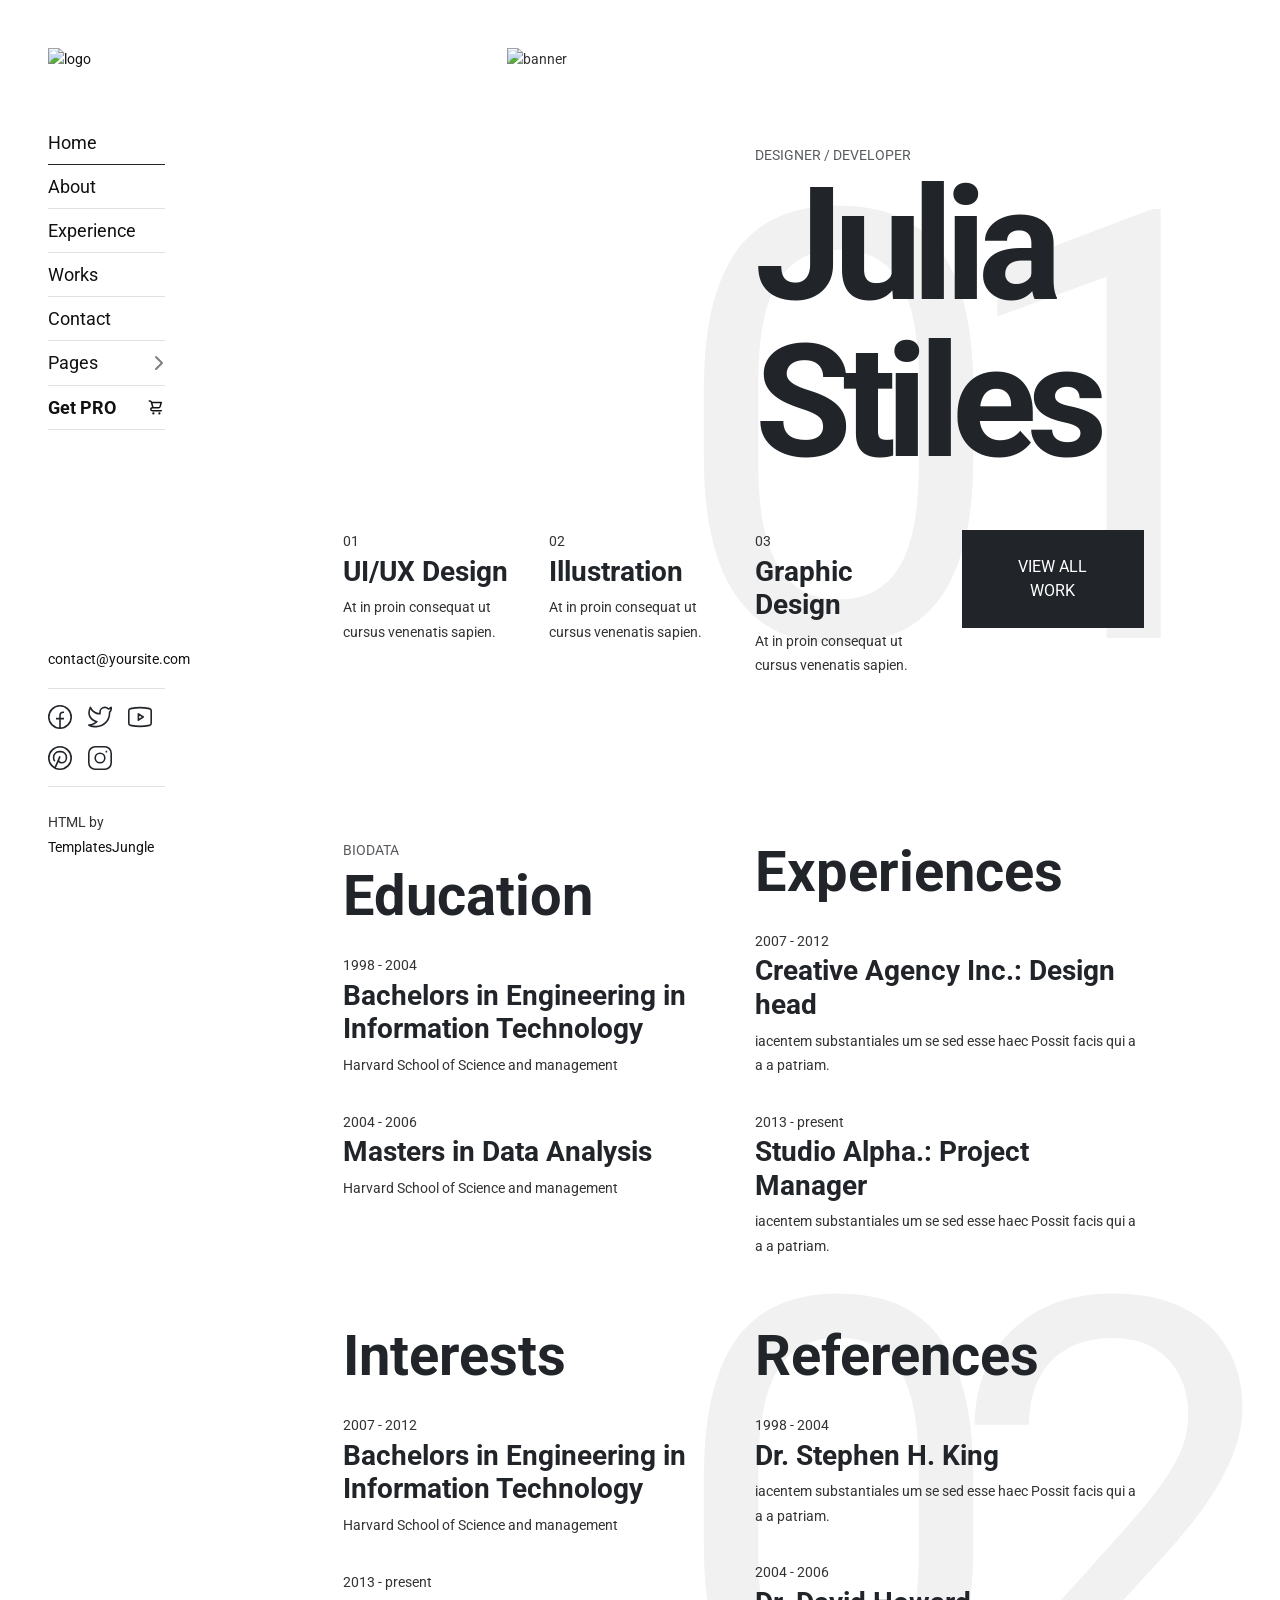
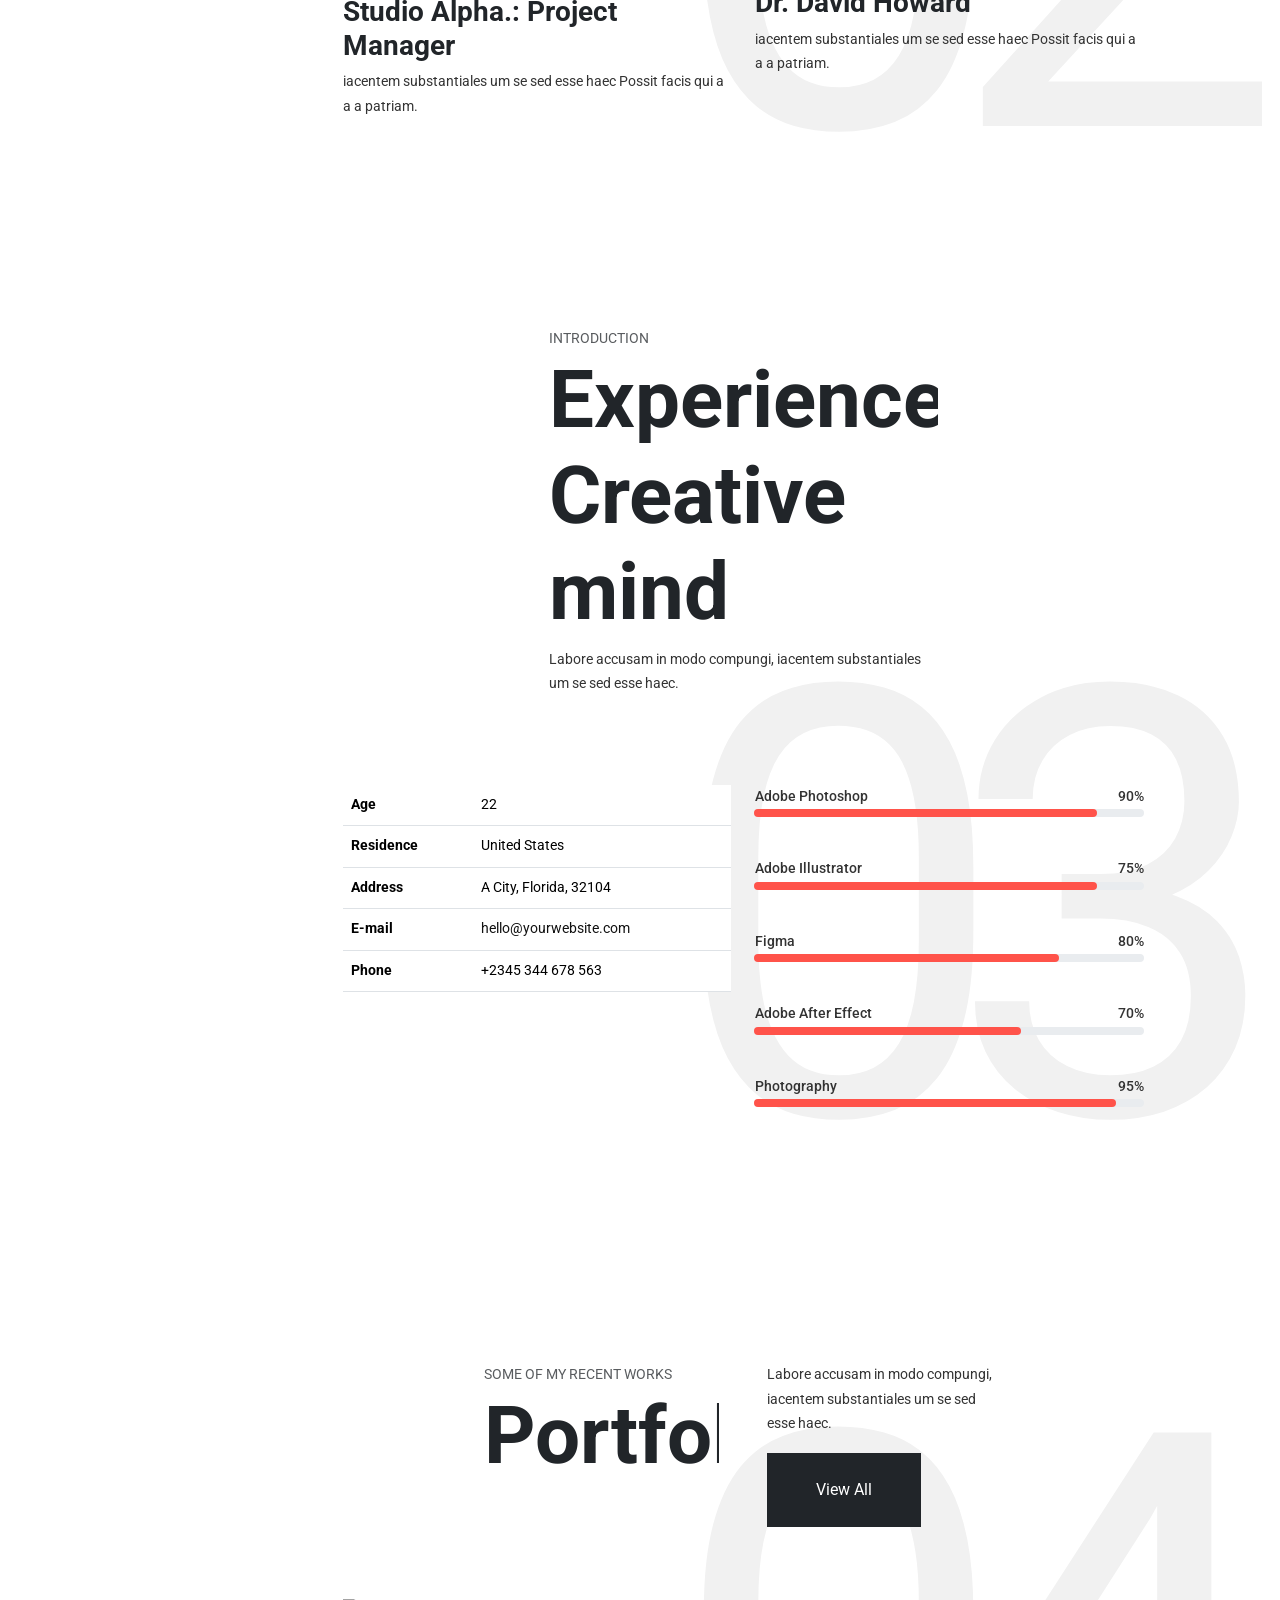
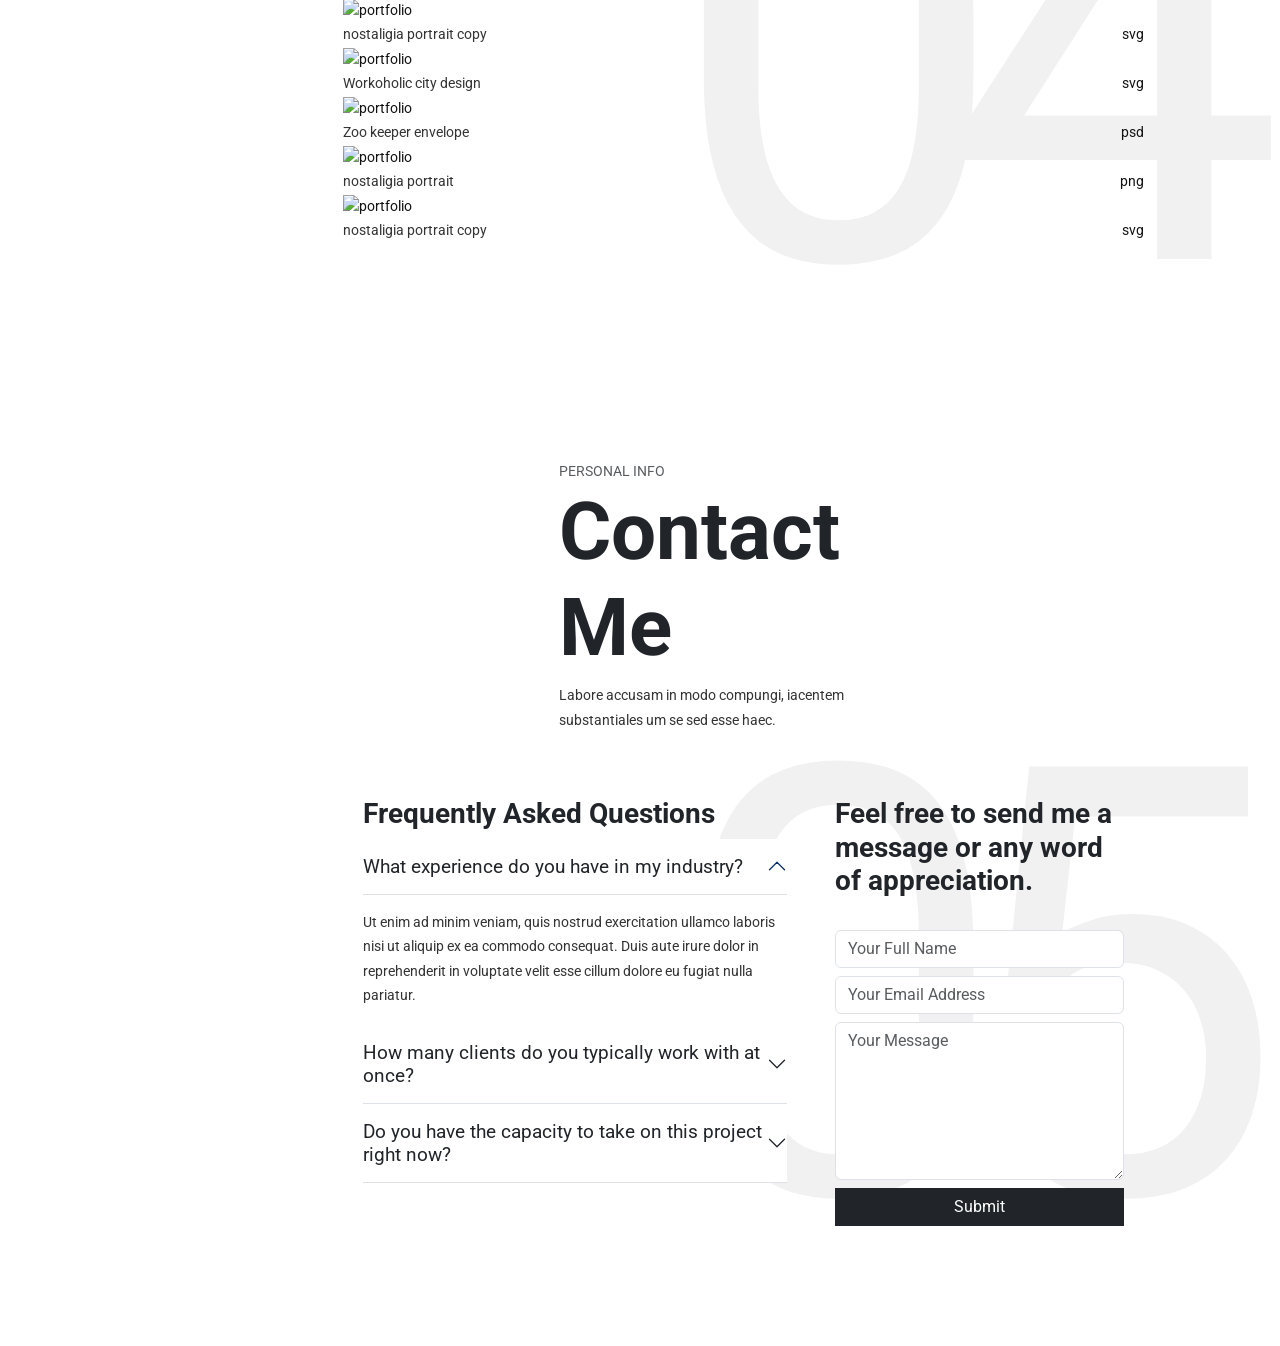
==== index.html @ 6f2db9bb "Add files via upload" ====
<!DOCTYPE html>
<html lang="en">

<head>
  <title>Julie Creative Portfolio</title>
  <meta charset="utf-8">
  <meta http-equiv="X-UA-Compatible" content="IE=edge">
  <meta name="viewport" content="width=device-width, initial-scale=1.0">
  <meta name="format-detection" content="telephone=no">
  <meta name="apple-mobile-web-app-capable" content="yes">
  <meta name="author" content="">
  <meta name="keywords" content="">
  <meta name="description" content="">
  <link rel="stylesheet" type="text/css" href="css/vendor.css">
  <link href="https://cdn.jsdelivr.net/npm/bootstrap@5.3.1/dist/css/bootstrap.min.css" rel="stylesheet"
    integrity="sha384-4bw+/aepP/YC94hEpVNVgiZdgIC5+VKNBQNGCHeKRQN+PtmoHDEXuppvnDJzQIu9" crossorigin="anonymous">
  <link rel="stylesheet" type="text/css" href="style.css">

  <link rel="preconnect" href="https://fonts.googleapis.com">
  <link rel="preconnect" href="https://fonts.gstatic.com" crossorigin>
  <link href="https://fonts.googleapis.com/css2?family=Roboto:wght@100;300;400;700;900&display=swap" rel="stylesheet">
</head>

<body class="bg-body homepage post-template" data-bs-spy="scroll" data-bs-target="#header-nav" tabindex="0">
  <svg xmlns="http://www.w3.org/2000/svg" style="display: none;">
    <defs>
      <symbol xmlns="http://www.w3.org/2000/svg" id="instagram" viewBox="0 0 15 15">
        <path fill="none" stroke="currentColor"
          d="M11 3.5h1M4.5.5h6a4 4 0 0 1 4 4v6a4 4 0 0 1-4 4h-6a4 4 0 0 1-4-4v-6a4 4 0 0 1 4-4Zm3 10a3 3 0 1 1 0-6a3 3 0 0 1 0 6Z" />
      </symbol>
      <symbol xmlns="http://www.w3.org/2000/svg" id="facebook" viewBox="0 0 15 15">
        <path fill="none" stroke="currentColor"
          d="M7.5 14.5a7 7 0 1 1 0-14a7 7 0 0 1 0 14Zm0 0v-8a2 2 0 0 1 2-2h.5m-5 4h5" />
      </symbol>
      <symbol xmlns="http://www.w3.org/2000/svg" id="twitter" viewBox="0 0 15 15">
        <path fill="currentColor"
          d="m14.478 1.5l.5-.033a.5.5 0 0 0-.871-.301l.371.334Zm-.498 2.959a.5.5 0 1 0-1 0h1Zm-6.49.082h-.5h.5Zm0 .959h.5h-.5Zm-6.99 7V12a.5.5 0 0 0-.278.916L.5 12.5Zm.998-11l.469-.175a.5.5 0 0 0-.916-.048l.447.223Zm3.994 9l.354.353a.5.5 0 0 0-.195-.827l-.159.474Zm7.224-8.027l-.37.336l.18.199l.265-.04l-.075-.495Zm1.264-.94c.051.778.003 1.25-.123 1.606c-.122.345-.336.629-.723 1l.692.722c.438-.42.776-.832.974-1.388c.193-.546.232-1.178.177-2.006l-.998.066Zm0 3.654V4.46h-1v.728h1Zm-6.99-.646V5.5h1v-.959h-1Zm0 .959V6h1v-.5h-1ZM10.525 1a3.539 3.539 0 0 0-3.537 3.541h1A2.539 2.539 0 0 1 10.526 2V1Zm2.454 4.187C12.98 9.503 9.487 13 5.18 13v1c4.86 0 8.8-3.946 8.8-8.813h-1ZM1.03 1.675C1.574 3.127 3.614 6 7.49 6V5C4.174 5 2.421 2.54 1.966 1.325l-.937.35Zm.021-.398C.004 3.373-.157 5.407.604 7.139c.759 1.727 2.392 3.055 4.73 3.835l.317-.948c-2.155-.72-3.518-1.892-4.132-3.29c-.612-1.393-.523-3.11.427-5.013l-.895-.446Zm4.087 8.87C4.536 10.75 2.726 12 .5 12v1c2.566 0 4.617-1.416 5.346-2.147l-.708-.706Zm7.949-8.009A3.445 3.445 0 0 0 10.526 1v1c.721 0 1.37.311 1.82.809l.74-.671Zm-.296.83a3.513 3.513 0 0 0 2.06-1.134l-.744-.668a2.514 2.514 0 0 1-1.466.813l.15.989ZM.222 12.916C1.863 14.01 3.583 14 5.18 14v-1c-1.63 0-3.048-.011-4.402-.916l-.556.832Z" />
      </symbol>
      <symbol xmlns="http://www.w3.org/2000/svg" id="pinterest" viewBox="0 0 15 15">
        <path fill="none" stroke="currentColor"
          d="m4.5 13.5l3-7m-3.236 3a2.989 2.989 0 0 1-.764-2V7A3.5 3.5 0 0 1 7 3.5h1A3.5 3.5 0 0 1 11.5 7v.5a3 3 0 0 1-3 3a2.081 2.081 0 0 1-1.974-1.423L6.5 9m1 5.5a7 7 0 1 1 0-14a7 7 0 0 1 0 14Z" />
      </symbol>
      <symbol xmlns="http://www.w3.org/2000/svg" id="youtube" viewBox="0 0 15 15">
        <path fill="currentColor"
          d="m1.61 12.738l-.104.489l.105-.489Zm11.78 0l.104.489l-.105-.489Zm0-10.476l.104-.489l-.105.489Zm-11.78 0l.106.489l-.105-.489ZM6.5 5.5l.277-.416A.5.5 0 0 0 6 5.5h.5Zm0 4H6a.5.5 0 0 0 .777.416L6.5 9.5Zm3-2l.277.416a.5.5 0 0 0 0-.832L9.5 7.5ZM0 3.636v7.728h1V3.636H0Zm15 7.728V3.636h-1v7.728h1ZM1.506 13.227c3.951.847 8.037.847 11.988 0l-.21-.978a27.605 27.605 0 0 1-11.568 0l-.21.978ZM13.494 1.773a28.606 28.606 0 0 0-11.988 0l.21.978a27.607 27.607 0 0 1 11.568 0l.21-.978ZM15 3.636c0-.898-.628-1.675-1.506-1.863l-.21.978c.418.09.716.458.716.885h1Zm-1 7.728a.905.905 0 0 1-.716.885l.21.978A1.905 1.905 0 0 0 15 11.364h-1Zm-14 0c0 .898.628 1.675 1.506 1.863l.21-.978A.905.905 0 0 1 1 11.364H0Zm1-7.728c0-.427.298-.796.716-.885l-.21-.978A1.905 1.905 0 0 0 0 3.636h1ZM6 5.5v4h1v-4H6Zm.777 4.416l3-2l-.554-.832l-3 2l.554.832Zm3-2.832l-3-2l-.554.832l3 2l.554-.832Z" />
      </symbol>
      <symbol xmlns="http://www.w3.org/2000/svg" id="dribble" viewBox="0 0 15 15">
        <path fill="none" stroke="currentColor" stroke-linecap="round" stroke-linejoin="round"
          d="M4.839 1.024c3.346 4.041 5.096 7.922 5.704 12.782M.533 6.82c5.985-.138 9.402-1.083 11.97-4.216M2.7 12.594c3.221-4.902 7.171-5.65 11.755-4.293M14.5 7.5a7 7 0 1 0-14 0a7 7 0 0 0 14 0Z" />
      </symbol>
      <symbol xmlns="http://www.w3.org/2000/svg" id="calendar" viewBox="0 0 24 24">
        <g fill="none" stroke="currentColor" stroke-linecap="round" stroke-linejoin="round" stroke-width="2">
          <rect width="20" height="18" x="2" y="4" rx="4" />
          <path d="M8 2v4m8-4v4M2 10h20" />
        </g>
      </symbol>
      <symbol xmlns="http://www.w3.org/2000/svg" id="shopping-bag" viewBox="0 0 24 24">
        <g fill="none" stroke="currentColor" stroke-linecap="round" stroke-linejoin="round" stroke-width="2">
          <path
            d="M3.977 9.84A2 2 0 0 1 5.971 8h12.058a2 2 0 0 1 1.994 1.84l.803 10A2 2 0 0 1 18.833 22H5.167a2 2 0 0 1-1.993-2.16l.803-10Z" />
          <path d="M16 11V6a4 4 0 0 0-4-4v0a4 4 0 0 0-4 4v5" />
        </g>
      </symbol>
      <symbol xmlns="http://www.w3.org/2000/svg" id="gift" viewBox="0 0 24 24">
        <g fill="none" stroke="currentColor" stroke-linecap="round" stroke-linejoin="round" stroke-width="2">
          <rect width="18" height="14" x="3" y="8" rx="2" />
          <path d="M12 5a3 3 0 1 0-3 3m6 0a3 3 0 1 0-3-3m0 0v17m9-7H3" />
        </g>
      </symbol>
      <symbol xmlns="http://www.w3.org/2000/svg" id="arrow-cycle" viewBox="0 0 24 24">
        <g fill="none" stroke="currentColor" stroke-linecap="round" stroke-linejoin="round" stroke-width="2">
          <path
            d="M22 12c0 6-4.39 10-9.806 10C7.792 22 4.24 19.665 3 16m-1-4C2 6 6.39 2 11.806 2C16.209 2 19.76 4.335 21 8" />
          <path d="m7 17l-4-1l-1 4M17 7l4 1l1-4" />
        </g>
      </symbol>
      <symbol xmlns="http://www.w3.org/2000/svg" id="link" viewBox="0 0 24 24">
        <path fill="currentColor"
          d="M12 19a1 1 0 1 0-1-1a1 1 0 0 0 1 1Zm5 0a1 1 0 1 0-1-1a1 1 0 0 0 1 1Zm0-4a1 1 0 1 0-1-1a1 1 0 0 0 1 1Zm-5 0a1 1 0 1 0-1-1a1 1 0 0 0 1 1Zm7-12h-1V2a1 1 0 0 0-2 0v1H8V2a1 1 0 0 0-2 0v1H5a3 3 0 0 0-3 3v14a3 3 0 0 0 3 3h14a3 3 0 0 0 3-3V6a3 3 0 0 0-3-3Zm1 17a1 1 0 0 1-1 1H5a1 1 0 0 1-1-1v-9h16Zm0-11H4V6a1 1 0 0 1 1-1h1v1a1 1 0 0 0 2 0V5h8v1a1 1 0 0 0 2 0V5h1a1 1 0 0 1 1 1ZM7 15a1 1 0 1 0-1-1a1 1 0 0 0 1 1Zm0 4a1 1 0 1 0-1-1a1 1 0 0 0 1 1Z" />
      </symbol>
      <symbol xmlns="http://www.w3.org/2000/svg" id="arrow-left" viewBox="0 0 24 24">
        <path fill="currentColor"
          d="M17 11H9.41l3.3-3.29a1 1 0 1 0-1.42-1.42l-5 5a1 1 0 0 0-.21.33a1 1 0 0 0 0 .76a1 1 0 0 0 .21.33l5 5a1 1 0 0 0 1.42 0a1 1 0 0 0 0-1.42L9.41 13H17a1 1 0 0 0 0-2Z" />
      </symbol>
      <symbol xmlns="http://www.w3.org/2000/svg" id="arrow-right" viewBox="0 0 24 24">
        <path fill="currentColor"
          d="M17.92 11.62a1 1 0 0 0-.21-.33l-5-5a1 1 0 0 0-1.42 1.42l3.3 3.29H7a1 1 0 0 0 0 2h7.59l-3.3 3.29a1 1 0 0 0 0 1.42a1 1 0 0 0 1.42 0l5-5a1 1 0 0 0 .21-.33a1 1 0 0 0 0-.76Z" />
      </symbol>
      <symbol xmlns="http://www.w3.org/2000/svg" id="play" viewBox="0 0 24 24">
        <g fill="none" fill-rule="evenodd">
          <path
            d="M24 0v24H0V0h24ZM12.593 23.258l-.011.002l-.071.035l-.02.004l-.014-.004l-.071-.035c-.01-.004-.019-.001-.024.005l-.004.01l-.017.428l.005.02l.01.013l.104.074l.015.004l.012-.004l.104-.074l.012-.016l.004-.017l-.017-.427c-.002-.01-.009-.017-.017-.018Zm.265-.113l-.013.002l-.185.093l-.01.01l-.003.011l.018.43l.005.012l.008.007l.201.093c.012.004.023 0 .029-.008l.004-.014l-.034-.614c-.003-.012-.01-.02-.02-.022Zm-.715.002a.023.023 0 0 0-.027.006l-.006.014l-.034.614c0 .012.007.02.017.024l.015-.002l.201-.093l.01-.008l.004-.011l.017-.43l-.003-.012l-.01-.01l-.184-.092Z" />
          <path fill="currentColor"
            d="M5.669 4.76a1.469 1.469 0 0 1 2.04-1.177c1.062.454 3.442 1.533 6.462 3.276c3.021 1.744 5.146 3.267 6.069 3.958c.788.591.79 1.763.001 2.356c-.914.687-3.013 2.19-6.07 3.956c-3.06 1.766-5.412 2.832-6.464 3.28c-.906.387-1.92-.2-2.038-1.177c-.138-1.142-.396-3.735-.396-7.237c0-3.5.257-6.092.396-7.235Z" />
        </g>
      </symbol>
      <symbol xmlns="http://www.w3.org/2000/svg" id="category" viewBox="0 0 24 24">
        <path fill="currentColor"
          d="M19 5.5h-6.28l-.32-1a3 3 0 0 0-2.84-2H5a3 3 0 0 0-3 3v13a3 3 0 0 0 3 3h14a3 3 0 0 0 3-3v-10a3 3 0 0 0-3-3Zm1 13a1 1 0 0 1-1 1H5a1 1 0 0 1-1-1v-13a1 1 0 0 1 1-1h4.56a1 1 0 0 1 .95.68l.54 1.64a1 1 0 0 0 .95.68h7a1 1 0 0 1 1 1Z" />
      </symbol>
      <symbol xmlns="http://www.w3.org/2000/svg" id="calendar" viewBox="0 0 24 24">
        <path fill="currentColor"
          d="M19 4h-2V3a1 1 0 0 0-2 0v1H9V3a1 1 0 0 0-2 0v1H5a3 3 0 0 0-3 3v12a3 3 0 0 0 3 3h14a3 3 0 0 0 3-3V7a3 3 0 0 0-3-3Zm1 15a1 1 0 0 1-1 1H5a1 1 0 0 1-1-1v-7h16Zm0-9H4V7a1 1 0 0 1 1-1h2v1a1 1 0 0 0 2 0V6h6v1a1 1 0 0 0 2 0V6h2a1 1 0 0 1 1 1Z" />
      </symbol>
      <symbol xmlns="http://www.w3.org/2000/svg" id="heart" viewBox="0 0 24 24">
        <path fill="currentColor"
          d="M20.16 4.61A6.27 6.27 0 0 0 12 4a6.27 6.27 0 0 0-8.16 9.48l7.45 7.45a1 1 0 0 0 1.42 0l7.45-7.45a6.27 6.27 0 0 0 0-8.87Zm-1.41 7.46L12 18.81l-6.75-6.74a4.28 4.28 0 0 1 3-7.3a4.25 4.25 0 0 1 3 1.25a1 1 0 0 0 1.42 0a4.27 4.27 0 0 1 6 6.05Z" />
      </symbol>
      <symbol xmlns="http://www.w3.org/2000/svg" id="plus" viewBox="0 0 24 24">
        <path fill="currentColor"
          d="M19 11h-6V5a1 1 0 0 0-2 0v6H5a1 1 0 0 0 0 2h6v6a1 1 0 0 0 2 0v-6h6a1 1 0 0 0 0-2Z" />
      </symbol>
      <symbol xmlns="http://www.w3.org/2000/svg" id="minus" viewBox="0 0 24 24">
        <path fill="currentColor" d="M19 11H5a1 1 0 0 0 0 2h14a1 1 0 0 0 0-2Z" />
      </symbol>
      <symbol xmlns="http://www.w3.org/2000/svg" id="cart" viewBox="0 0 24 24">
        <path fill="currentColor"
          d="M8.5 19a1.5 1.5 0 1 0 1.5 1.5A1.5 1.5 0 0 0 8.5 19ZM19 16H7a1 1 0 0 1 0-2h8.491a3.013 3.013 0 0 0 2.885-2.176l1.585-5.55A1 1 0 0 0 19 5H6.74a3.007 3.007 0 0 0-2.82-2H3a1 1 0 0 0 0 2h.921a1.005 1.005 0 0 1 .962.725l.155.545v.005l1.641 5.742A3 3 0 0 0 7 18h12a1 1 0 0 0 0-2Zm-1.326-9l-1.22 4.274a1.005 1.005 0 0 1-.963.726H8.754l-.255-.892L7.326 7ZM16.5 19a1.5 1.5 0 1 0 1.5 1.5a1.5 1.5 0 0 0-1.5-1.5Z" />
      </symbol>
      <symbol xmlns="http://www.w3.org/2000/svg" id="check" viewBox="0 0 24 24">
        <path fill="currentColor"
          d="M18.71 7.21a1 1 0 0 0-1.42 0l-7.45 7.46l-3.13-3.14A1 1 0 1 0 5.29 13l3.84 3.84a1 1 0 0 0 1.42 0l8.16-8.16a1 1 0 0 0 0-1.47Z" />
      </symbol>
      <symbol xmlns="http://www.w3.org/2000/svg" id="trash" viewBox="0 0 24 24">
        <path fill="currentColor"
          d="M10 18a1 1 0 0 0 1-1v-6a1 1 0 0 0-2 0v6a1 1 0 0 0 1 1ZM20 6h-4V5a3 3 0 0 0-3-3h-2a3 3 0 0 0-3 3v1H4a1 1 0 0 0 0 2h1v11a3 3 0 0 0 3 3h8a3 3 0 0 0 3-3V8h1a1 1 0 0 0 0-2ZM10 5a1 1 0 0 1 1-1h2a1 1 0 0 1 1 1v1h-4Zm7 14a1 1 0 0 1-1 1H8a1 1 0 0 1-1-1V8h10Zm-3-1a1 1 0 0 0 1-1v-6a1 1 0 0 0-2 0v6a1 1 0 0 0 1 1Z" />
      </symbol>
      <symbol xmlns="http://www.w3.org/2000/svg" id="star-outline" viewBox="0 0 15 15">
        <path fill="none" stroke="currentColor" stroke-linecap="round" stroke-linejoin="round"
          d="M7.5 9.804L5.337 11l.413-2.533L4 6.674l2.418-.37L7.5 4l1.082 2.304l2.418.37l-1.75 1.793L9.663 11L7.5 9.804Z" />
      </symbol>
      <symbol xmlns="http://www.w3.org/2000/svg" id="star-solid" viewBox="0 0 15 15">
        <path fill="currentColor"
          d="M7.953 3.788a.5.5 0 0 0-.906 0L6.08 5.85l-2.154.33a.5.5 0 0 0-.283.843l1.574 1.613l-.373 2.284a.5.5 0 0 0 .736.518l1.92-1.063l1.921 1.063a.5.5 0 0 0 .736-.519l-.373-2.283l1.574-1.613a.5.5 0 0 0-.283-.844L8.921 5.85l-.968-2.062Z" />
      </symbol>
      <symbol xmlns="http://www.w3.org/2000/svg" id="search" viewBox="0 0 24 24">
        <path fill="currentColor"
          d="M21.71 20.29L18 16.61A9 9 0 1 0 16.61 18l3.68 3.68a1 1 0 0 0 1.42 0a1 1 0 0 0 0-1.39ZM11 18a7 7 0 1 1 7-7a7 7 0 0 1-7 7Z" />
      </symbol>
      <symbol xmlns="http://www.w3.org/2000/svg" id="user" viewBox="0 0 24 24">
        <path fill="currentColor"
          d="M15.71 12.71a6 6 0 1 0-7.42 0a10 10 0 0 0-6.22 8.18a1 1 0 0 0 2 .22a8 8 0 0 1 15.9 0a1 1 0 0 0 1 .89h.11a1 1 0 0 0 .88-1.1a10 10 0 0 0-6.25-8.19ZM12 12a4 4 0 1 1 4-4a4 4 0 0 1-4 4Z" />
      </symbol>
      <symbol xmlns="http://www.w3.org/2000/svg" id="close" viewBox="0 0 15 15">
        <path fill="currentColor"
          d="M7.953 3.788a.5.5 0 0 0-.906 0L6.08 5.85l-2.154.33a.5.5 0 0 0-.283.843l1.574 1.613l-.373 2.284a.5.5 0 0 0 .736.518l1.92-1.063l1.921 1.063a.5.5 0 0 0 .736-.519l-.373-2.283l1.574-1.613a.5.5 0 0 0-.283-.844L8.921 5.85l-.968-2.062Z" />
      </symbol>
      <symbol xmlns="http://www.w3.org/2000/svg" id="quote" viewBox="0 0 448 512">
        <path fill="currentColor"
          d="M0 216C0 149.7 53.7 96 120 96h8c17.7 0 32 14.3 32 32s-14.3 32-32 32h-8c-30.9 0-56 25.1-56 56v8h64c35.3 0 64 28.7 64 64v64c0 35.3-28.7 64-64 64H64c-35.3 0-64-28.7-64-64V216zm256 0c0-66.3 53.7-120 120-120h8c17.7 0 32 14.3 32 32s-14.3 32-32 32h-8c-30.9 0-56 25.1-56 56v8h64c35.3 0 64 28.7 64 64v64c0 35.3-28.7 64-64 64h-64c-35.3 0-64-28.7-64-64V216z" />
      </symbol>
      <symbol xmlns="http://www.w3.org/2000/svg" id="folder" viewBox="0 0 18 18" fill="none">
        <path
          d="M14.0946 4.04689H9.56953L9.33895 3.3259C9.18947 2.90285 8.9122 2.53678 8.54555 2.27842C8.1789 2.02006 7.74102 1.8822 7.29258 1.88393H4.00687C3.43356 1.88393 2.88374 2.11181 2.47835 2.51744C2.07296 2.92308 1.84521 3.47324 1.84521 4.04689V13.4197C1.84521 13.9934 2.07296 14.5435 2.47835 14.9492C2.88374 15.3548 3.43356 15.5827 4.00687 15.5827H14.0946C14.6679 15.5827 15.2177 15.3548 15.6231 14.9492C16.0285 14.5435 16.2562 13.9934 16.2562 13.4197V6.20985C16.2562 5.6362 16.0285 5.08604 15.6231 4.68041C15.2177 4.27477 14.6679 4.04689 14.0946 4.04689ZM14.8151 13.4197C14.8151 13.6109 14.7392 13.7943 14.6041 13.9295C14.469 14.0648 14.2857 14.1407 14.0946 14.1407H4.00687C3.81577 14.1407 3.63249 14.0648 3.49736 13.9295C3.36223 13.7943 3.28632 13.6109 3.28632 13.4197V4.04689C3.28632 3.85567 3.36223 3.67229 3.49736 3.53707C3.63249 3.40186 3.81577 3.3259 4.00687 3.3259H7.29258C7.44364 3.32551 7.591 3.37264 7.71384 3.46061C7.83667 3.54859 7.92877 3.67297 7.97711 3.81617L8.3662 4.99859C8.41454 5.1418 8.50664 5.26618 8.62947 5.35415C8.75231 5.44213 8.89967 5.48925 9.05073 5.48886H14.0946C14.2857 5.48886 14.469 5.56483 14.6041 5.70004C14.7392 5.83525 14.8151 6.01863 14.8151 6.20985V13.4197Z"
          fill="black" />
      </symbol>
      <symbol xmlns="http://www.w3.org/2000/svg" id="clock" viewBox="0 0 18 18" fill="none">
        <path
          d="M11.0931 9.19042L9.58134 8.3173V5.12838C9.58134 4.93716 9.50543 4.75377 9.3703 4.61856C9.23517 4.48335 9.05189 4.40739 8.86079 4.40739C8.66969 4.40739 8.48641 4.48335 8.35128 4.61856C8.21615 4.75377 8.14024 4.93716 8.14024 5.12838V8.73331C8.14024 8.85987 8.17354 8.9842 8.23678 9.0938C8.30002 9.2034 8.39098 9.29441 8.50051 9.35769L10.3725 10.4392C10.4545 10.4873 10.5452 10.5186 10.6393 10.5315C10.7335 10.5444 10.8292 10.5385 10.9211 10.5142C11.013 10.4899 11.0991 10.4477 11.1746 10.3899C11.2501 10.3322 11.3134 10.26 11.3609 10.1777C11.4084 10.0953 11.4392 10.0044 11.4515 9.91012C11.4637 9.81583 11.4572 9.72004 11.4323 9.62828C11.4074 9.53652 11.3646 9.45059 11.3064 9.37544C11.2482 9.3003 11.1757 9.23741 11.0931 9.19042ZM8.86079 1.52344C7.43567 1.52344 6.04256 1.94629 4.85762 2.73852C3.67268 3.53075 2.74913 4.65678 2.20376 5.97421C1.6584 7.29165 1.5157 8.74131 1.79373 10.1399C2.07175 11.5385 2.75801 12.8231 3.76572 13.8315C4.77343 14.8398 6.05733 15.5265 7.45506 15.8047C8.8528 16.0828 10.3016 15.9401 11.6182 15.3944C12.9349 14.8487 14.0602 13.9246 14.852 12.7389C15.6437 11.5532 16.0663 10.1593 16.0663 8.73331C16.0642 6.82178 15.3044 4.98914 13.9535 3.63748C12.6027 2.28582 10.7712 1.52554 8.86079 1.52344ZM8.86079 14.5012C7.7207 14.5012 6.60621 14.1629 5.65826 13.5291C4.7103 12.8954 3.97146 11.9945 3.53517 10.9406C3.09887 9.88665 2.98472 8.72691 3.20714 7.60805C3.42956 6.48919 3.97857 5.46145 4.78474 4.65479C5.5909 3.84814 6.61802 3.2988 7.73621 3.07624C8.8544 2.85369 10.0134 2.96791 11.0667 3.40447C12.12 3.84103 13.0203 4.58031 13.6537 5.52884C14.2871 6.47737 14.6252 7.59253 14.6252 8.73331C14.6233 10.2625 14.0154 11.7284 12.9347 12.8097C11.8541 13.891 10.389 14.4993 8.86079 14.5012Z"
          fill="black" />
      </symbol>
    </defs>
  </svg>

  <a class="menu-btn"><span></span></a>

  <div class="container-fluid overflow-hidden">

    <header id="header-nav" class="col-lg-2 position-fixed px-5 bg-white h-100">
      <div class="header-wrap d-flex flex-column justify-content-between h-100">
        <div class="navigation">
          <div class="site-logo mt-5">
            <a href="index.html">
              <img src="images/main-logo.png" alt="logo" class="img-fluid">
            </a>
          </div>

          <nav id="one-page-menu" class="vertical-menu my-5">
            <ul class="menu-list list-unstyled">
              <li><a href="#home" class="nav-link">Home</a></li>
              <li><a href="#about" class="nav-link">About</a></li>
              <li><a href="#experience" class="nav-link">Experience</a></li>
              <li><a href="#portfolio" class="nav-link">Works</a></li>
              <li><a href="#contact" class="nav-link">Contact</a></li>
              <li>
                <a class="nav-link btn-toggle d-flex justify-content-between align-items-center collapsed"
                  data-bs-toggle="collapse" data-bs-target="#pages-collapse" aria-expanded="false">
                  Pages
                </a>
                <div id="pages-collapse" class="collapse">
                  <ul class="list-unstyled py-3">
                    <li>
                      <a href="single-post.html">Single Post <span class="badge bg-primary">PRO</span></a>
                    </li>
                    <li>
                      <a href="single-portfolio.html">Single Portfolio <span class="badge bg-primary">PRO</span></a>
                    </li>
                    <li>
                      <a href="contact.html">Contact <span class="badge bg-primary">PRO</span></a>
                    </li>
                    <li>
                      <a href="team.html">My Team <span class="badge bg-primary">PRO</span></a>
                    </li>
                    <li>
                      <a href="blog.html">Blog <span class="badge bg-primary">PRO</span></a>
                    </li>
                    <li>
                      <a href="portfolio-masonry.html">Portfolio Masonry <span class="badge bg-primary">PRO</span></a>
                    </li>
                    <li>
                      <a href="styles.html">Styles <span class="badge bg-primary">PRO</span></a>
                    </li>
                  </ul>
                </div>
              </li>
              <li><a href="https://templatesjungle.gumroad.com/l/julia-onepage-portfolio" target="_blank"
                  class="nav-link d-flex justify-content-between align-items-center fw-bold"><span>Get
                    PRO</span> <svg width="18" height="18" viewBox="0 0 24 24">
                    <use xlink:href="#cart"></use>
                  </svg></a></li>
            </ul>
          </nav>
        </div>
        <div class="mt-5">
          <div class="email-links">
            <a href="mailto:contact@yoursite.com" class="py-3 my-3 border-bottom d-flex">contact@yoursite.com</a>
          </div>
          <ul class="list-unstyled d-flex justify-content-start flex-wrap gap-3">
            <li>
              <a href="#" class="text-dark">
                <svg width="24" height="24" viewBox="0 0 24 24">
                  <use xlink:href="#facebook"></use>
                </svg>
              </a>
            </li>
            <li>
              <a href="#" class="text-dark">
                <svg width="24" height="24" viewBox="0 0 24 24">
                  <use xlink:href="#twitter"></use>
                </svg>
              </a>
            </li>
            <li>
              <a href="#" class="text-dark">
                <svg width="24" height="24" viewBox="0 0 24 24">
                  <use xlink:href="#youtube"></use>
                </svg>
              </a>
            </li>
            <li>
              <a href="#" class="text-dark">
                <svg width="24" height="24" viewBox="0 0 24 24">
                  <use xlink:href="#pinterest"></use>
                </svg>
              </a>
            </li>
            <li>
              <a href="#" class="text-dark">
                <svg width="24" height="24" viewBox="0 0 24 24">
                  <use xlink:href="#instagram"></use>
                </svg>
              </a>
            </li>
          </ul>
          <div class="py-4 border-top">
            <p>HTML by <a href="https://templatesjungle.com/" target="_blank">TemplatesJungle</a></p>
          </div>
        </div>
      </div>
    </header>

    <main class="col-lg-10 offset-lg-2">
      <div class="container">

        <!-- content wrapper -->
        <div class="justify-content-center px-1 mx-1 px-xl-5 mx-xl-5">

          <section id="home" class="py-5 bg-text" data-text="01">
            <div class="row">
              <div class="col-lg-6">
                <div class="banner-image text-center" data-aos="fade-right">
                  <img src="images/banner-image.png" alt="banner" class="img-fluid" class="img-fluid">
                </div>
              </div>
              <div class="col-lg-6">
                <div class="banner-content my-1 pt-1 my-lg-5 pt-lg-5" data-aos="fade-in">
                  <span class="text-muted text-uppercase">Designer / Developer</span>
                  <h1 class="banner-title display-xl lh-1 txt-fx slide-up">Julia Stiles</h1>
                </div>
              </div>
            </div>

            <div class="row">
              <div class="col-lg-3">
                <div class="icon-box" data-aos="fade-up">
                  <span>01</span>
                  <h3 class="sub-heading">UI/UX Design</h3>
                  <p>At in proin consequat ut cursus venenatis sapien.</p>
                </div>
              </div>
              <div class="col-lg-3">
                <div class="icon-box" data-aos="fade-up" data-aos-delay="100">
                  <span>02</span>
                  <h3 class="sub-heading">Illustration</h3>
                  <p>At in proin consequat ut cursus venenatis sapien.</p>
                </div>
              </div>
              <div class="col-lg-3">
                <div class="icon-box" data-aos="fade-up" data-aos-delay="200">
                  <span>03</span>
                  <h3 class="sub-heading">Graphic Design</h3>
                  <p>At in proin consequat ut cursus venenatis sapien.</p>
                </div>
              </div>
              <div class="col-lg-3">
                <a href="#portfolio" class="btn btn-dark text-uppercase py-4 px-5" data-aos="fade-up" data-aos-delay="300">View All Work</a>
              </div>
            </div>
          </section>

          <section id="about" class="my-5 py-5 bg-text" data-text="02">
            <div class="row d-flex flex-wrap" data-aos="fade-up">
              <div class="col-lg-6 pb-5">
                <span class="text-muted text-uppercase">BIODATA</span>
                <h2 class="display-4 txt-fx slide-up">Education</h2>
                <div class="data-info py-3" data-aos="fade-up">
                  <span class="meta-date">1998 - 2004</span>
                  <h3 class="info-title">Bachelors in Engineering in Information Technology</h3>
                  <p>Harvard School of Science and management</p>
                </div>
                <div class="data-info" data-aos="fade-up" data-aos-delay="100">
                  <span class="meta-date">2004 - 2006</span>
                  <h3 class="info-title">Masters in Data Analysis</h3>
                  <p>Harvard School of Science and management</p>
                </div>
              </div>
              <div class="col-lg-6 pb-5">
                <h2 class="display-4 txt-fx slide-up">Experiences</h2>
                <div class="data-info py-3" data-aos="fade-up" data-aos-delay="200">
                  <span class="meta-date">2007 - 2012</span>
                  <h3 class="info-title">Creative Agency Inc.: Design head</h3>
                  <p>iacentem substantiales um se sed esse haec Possit facis qui a a a patriam.</p>
                </div>
                <div class="data-info" data-aos="fade-up" data-aos-delay="300">
                  <span class="meta-date">2013 - present</span>
                  <h3 class="info-title">Studio Alpha.: Project Manager</h3>
                  <p>iacentem substantiales um se sed esse haec Possit facis qui a a a patriam.</p>
                </div>
              </div>
            </div>
            <div class="row d-flex flex-wrap" data-aos="fade-up">
              <div class="col-lg-6 pb-5">
                <h2 class="display-4 txt-fx slide-up">Interests</h2>
                <div class="data-info py-3" data-aos="fade-up">
                  <span class="meta-date">2007 - 2012</span>
                  <h3 class="info-title">Bachelors in Engineering in Information Technology</h3>
                  <p>Harvard School of Science and management</p>
                </div>
                <div class="data-info" data-aos="fade-up" data-aos-delay="100">
                  <span class="meta-date">2013 - present</span>
                  <h3 class="info-title">Studio Alpha.: Project Manager</h3>
                  <p>iacentem substantiales um se sed esse haec Possit facis qui a a a patriam.</p>
                </div>
              </div>
              <div class="col-lg-6 pb-5">
                <h2 class="display-4 txt-fx slide-up">References</h2>
                <div class="data-info py-3" data-aos="fade-up" data-aos-delay="200">
                  <span class="meta-date">1998 - 2004</span>
                  <h3 class="info-title">Dr. Stephen H. King</h3>
                  <p>iacentem substantiales um se sed esse haec Possit facis qui a a a patriam.</p>
                </div>
                <div class="data-info" data-aos="fade-up" data-aos-delay="300">
                  <span class="meta-date">2004 - 2006</span>
                  <h3 class="info-title">Dr. David Howard</h3>
                  <p>iacentem substantiales um se sed esse haec Possit facis qui a a a patriam.</p>
                </div>
              </div>
            </div>
          </section>

          <section id="experience" class="my-5 py-5 bg-text" data-text="03">
            <div class="row justify-content-center mb-5">
              <div class="col-lg-6" data-aos="fade-up">
                <span class="text-muted text-uppercase">introduction</span>
                <h2 class="display-1 txt-fx slide-up">Experienced Creative mind</h2>
                <p>Labore accusam in modo compungi, iacentem substantiales um se sed esse haec.</p>
              </div>
            </div>
            <div class="row">
              <div class="col-lg-6">
                <div class="info-element py-4" data-aos="fade-up">
                  <table class="table">
                    <tbody>
                      <tr>
                        <th>Age</th>
                        <td>22</td>
                      </tr>
                      <tr>
                        <th>Residence</th>
                        <td>United States</td>
                      </tr>
                      <tr>
                        <th>Address</th>
                        <td>A City, Florida, 32104</td>
                      </tr>
                      <tr>
                        <th>E-mail</th>
                        <td><a href="#">hello@yourwebsite.com</a></td>
                      </tr>
                      <tr class="no-border-bottom">
                        <th>Phone</th>
                        <td>+2345 344 678 563</td>
                      </tr>
                    </tbody>
                  </table>
                </div>
              </div>
              <div class="col-lg-6">
                <div class="skill-chart py-4" data-aos="fade-up">
                  <ul class="skill-chart-list list-unstyled">
                    <li>
                      <div class="chart-header d-flex justify-content-between">
                        <span class="skill-title">Adobe Photoshop</span>
                        <span class="percentage">90%</span>
                      </div>
                      <div class="chart-border">
                        <div class="chart-percentage ninety-percent"></div>
                      </div>
                    </li>
                    <li>
                      <div class="chart-header d-flex justify-content-between">
                        <span class="skill-title">Adobe Illustrator</span>
                        <span class="percentage">75%</span>
                      </div>
                      <div class="chart-border">
                        <div class="chart-percentage ninety-percent"></div>
                      </div>
                    </li>
                    <li>
                      <div class="chart-header d-flex justify-content-between">
                        <span class="skill-title">Figma</span>
                        <span class="percentage">80%</span>
                      </div>
                      <div class="chart-border">
                        <div class="chart-percentage eighty-percent"></div>
                      </div>
                    </li>
                    <li>
                      <div class="chart-header d-flex justify-content-between">
                        <span class="skill-title">Adobe After Effect</span>
                        <span class="percentage">70%</span>
                      </div>
                      <div class="chart-border">
                        <div class="chart-percentage seventy-percent"></div>
                      </div>
                    </li>
                    <li>
                      <div class="chart-header d-flex justify-content-between">
                        <span class="skill-title">Photography</span>
                        <span class="percentage">95%</span>
                      </div>
                      <div class="chart-border">
                        <div class="chart-percentage ninety-five-percent"></div>
                      </div>
                    </li>
                  </ul>
                </div>
              </div>
            </div>
          </section>

          <section id="portfolio" class="my-5 py-5 bg-text" data-text="04">
            <div class="section-header my-5" data-aos="fade-up">
              <div class="row justify-content-center g-5">
                <div class="col-lg-4">
                  <span class="text-muted text-uppercase">some of my recent works</span>
                  <h2 class="display-1 txt-fx slide-up">Portfolio</h2>
                </div>
                <div class="col-lg-4" data-aos="fade-up">
                  <p>Labore accusam in modo compungi, iacentem substantiales um se sed esse haec.</p>
                  <a href="portfolio-masonry.html" class="btn btn-dark px-5 py-4">View All</a>
                </div>
              </div>
            </div>
            <div class="swiper portfolio-Swiper portfolio-content py-4" data-aos="fade-up">
              <div class="swiper-wrapper">
                <div class="swiper-slide">
                  <div class="image-holder">
                    <a href="single-portfolio.html" title="portfolio details"><img src="images/port-item1.jpg"
                        alt="portfolio" class="img-fluid"></a>
                  </div>
                  <div class="caption d-flex justify-content-between align-items-center">
                    <div class="title">nostaligia portrait copy</div>
                    <a href="#" class="image-format bg-orange">svg</a>
                  </div>
                </div>
                <div class="swiper-slide">
                  <div class="image-holder">
                    <a href="single-portfolio.html" title="portfolio details"><img src="images/port-item2.jpg"
                        alt="portfolio" class="img-fluid"></a>
                  </div>
                  <div class="caption d-flex justify-content-between align-items-center">
                    <div class="title">Workoholic city design</div>
                    <a href="#" class="image-format bg-orange">svg</a>
                  </div>
                </div>
                <div class="swiper-slide">
                  <div class="image-holder">
                    <a href="single-portfolio.html" title="portfolio details"><img src="images/port-item3.jpg"
                        alt="portfolio" class="img-fluid"></a>
                  </div>
                  <div class="caption d-flex justify-content-between align-items-center">
                    <div class="title">Zoo keeper envelope</div>
                    <a href="#" class="image-format bg-blue">psd</a>
                  </div>
                </div>
                <div class="swiper-slide">
                  <div class="image-holder">
                    <a href="single-portfolio.html" title="portfolio details"><img src="images/port-item1.jpg"
                        alt="portfolio" class="img-fluid"></a>
                  </div>
                  <div class="caption d-flex justify-content-between align-items-center">
                    <div class="title">nostaligia portrait</div>
                    <a href="#" class="image-format bg-blue">png</a>
                  </div>
                </div>
                <div class="swiper-slide">
                  <div class="image-holder">
                    <a href="single-portfolio.html" title="portfolio details"><img src="images/port-item2.jpg"
                        alt="portfolio" class="img-fluid"></a>
                  </div>
                  <div class="caption d-flex justify-content-between align-items-center">
                    <div class="title">nostaligia portrait copy</div>
                    <a href="#" class="image-format">svg</a>
                  </div>
                </div>
              </div>
              <div class="swiper-pagination mt-5"></div>
            </div>
          </section>

          <section id="contact" class="my-5 py-5 bg-text" data-text="05">
            <div class="container">
              <div class="row justify-content-center mb-5">
                <div class="col-lg-6" data-aos="fade-up">
                  <span class="text-muted text-uppercase">Personal Info</span>
                  <h2 class="display-1 txt-fx slide-up">Contact Me</h2>
                  <p>Labore accusam in modo compungi, iacentem substantiales um se sed esse haec.</p>
                </div>
              </div>
              <div class="row d-flex g-5">
                <div class="col-lg-7" data-aos="fade-up">
                  <h3>Frequently Asked Questions</h3>
                  <div class="accordion" id="accordionExample2">
                    <div class="accordion-item">
                      <h2 class="accordion-header" id="headingOne">
                        <button class="accordion-button" type="button" data-bs-toggle="collapse"
                          data-bs-target="#accordion-collapse1" aria-expanded="true"
                          aria-controls="accordion-collapse1">
                          What experience do you have in my industry?
                        </button>
                      </h2>
                      <div id="accordion-collapse1" class="accordion-collapse collapse show"
                        aria-labelledby="headingOne" data-bs-parent="#accordionExample2">
                        <div class="accordion-body">
                          Ut enim ad minim veniam,
                          quis nostrud exercitation ullamco laboris nisi ut aliquip ex ea commodo consequat. Duis aute
                          irure dolor in reprehenderit in voluptate velit esse cillum dolore eu fugiat nulla pariatur.
                        </div>
                      </div>
                    </div>
                    <div class="accordion-item">
                      <h2 class="accordion-header" id="headingTwo">
                        <button class="accordion-button collapsed" type="button" data-bs-toggle="collapse"
                          data-bs-target="#accordion-collapse2" aria-expanded="false"
                          aria-controls="accordion-collapse2">
                          How many clients do you typically work with at once?
                        </button>
                      </h2>
                      <div id="accordion-collapse2" class="accordion-collapse collapse" aria-labelledby="headingTwo"
                        data-bs-parent="#accordionExample2">
                        <div class="accordion-body">
                          Ut enim ad minim veniam,
                          quis nostrud exercitation ullamco laboris nisi ut aliquip ex ea commodo consequat. Duis aute
                          irure dolor in reprehenderit in voluptate velit esse cillum dolore eu fugiat nulla pariatur.
                        </div>
                      </div>
                    </div>
                    <div class="accordion-item">
                      <h2 class="accordion-header" id="headingThree">
                        <button class="accordion-button collapsed" type="button" data-bs-toggle="collapse"
                          data-bs-target="#accordion-collapse3" aria-expanded="false"
                          aria-controls="accordion-collapse3">
                          Do you have the capacity to take on this project right now?
                        </button>
                      </h2>
                      <div id="accordion-collapse3" class="accordion-collapse collapse" aria-labelledby="headingThree"
                        data-bs-parent="#accordionExample2">
                        <div class="accordion-body">
                          Ut enim ad minim veniam,
                          quis nostrud exercitation ullamco laboris nisi ut aliquip ex ea commodo consequat. Duis aute
                          irure dolor in reprehenderit in voluptate velit esse cillum dolore eu fugiat nulla pariatur.
                        </div>
                      </div>
                    </div>
                  </div>
                </div>

                <div class="col-lg-5">
                  <div class="right-content" data-aos="fade-up">

                    <div class="element-header align-right">
                      <h3>Feel free to send me a message or any word of appreciation.</h3>
                    </div>

                    <div class="contact-form py-4">
                      <form id="form" class="form-group">
                        <div class="pb-2"><input type="text" name="name" placeholder="Your Full Name"
                            class="form-control">
                        </div>
                        <div class="pb-2"><input type="text" name="address" placeholder="Your Email Address"
                            class="form-control"></div>
                        <div class="pb-2"><textarea placeholder="Your Message" rows="6" class="form-control"></textarea>
                        </div>
                        <button type="submit" name="submit" class="btn btn-dark w-100 btn-rounded">Submit</button>
                      </form>
                    </div>
                  </div>
                </div>

              </div>
            </div>
          </section>

        </div>
        <!-- / content wrapper -->

      </div>
    </main>

  </div>

  <script src="js/jquery-1.11.0.min.js"></script>
  <script src="https://cdn.jsdelivr.net/npm/bootstrap@5.3.1/dist/js/bootstrap.bundle.min.js"
    integrity="sha384-HwwvtgBNo3bZJJLYd8oVXjrBZt8cqVSpeBNS5n7C8IVInixGAoxmnlMuBnhbgrkm"
    crossorigin="anonymous"></script>
  <script src="js/plugins.js"></script>
  <script src="js/script.js"></script>
</body>

</html>
---- style.css ----
/*
Theme Name: Julie Creative Portfolio
Theme URI: https://templatesjungle.com/
Author: TemplatesJungle
Author URI: https://templatesjungle.com/
Description: Julie Creative Portfolio is specially designed product packaged for designers portfolio websites.
Version: 1.1
*/

/*--------------------------------------------------------------
This is main CSS file that contains custom style rules used in this template
--------------------------------------------------------------*/

/*------------------------------------*\
    Table of contents
\*------------------------------------*/
/*------------------------------------------------
CSS STRUCTURE:

1. VARIABLES
2. GENERAL TYPOGRAPHY

--------------------------------------------------------------*/
:root,
[data-bs-theme=light] {
  --heading-font: "Roboto", Verdana, serif;
  --heading-font-weight: 700;
  --heading-color: var(--bs-dark);
  --heading-line-height: 1.2;

  --swiper-theme-color: var(--bs-primary);

  --custom-easing: cubic-bezier(.17, .67, .83, .67);

  /* theme colors */
  --bs-body-font-family: "Roboto", Verdana, sans-serif;
  --bs-body-font-size: 0.9rem;
  --bs-body-font-weight: 400;
  --bs-body-line-height: 1.7;
  --bs-body-color: #333;
  --bs-body-color-rgb: 51, 51, 51;

  --bs-primary: #FF534A;
  --bs-primary-dark: #d33a32;
  --bs-secondary: #FDEEE9;
  --bs-black: #111;
  --bs-light: #F1F1F0;
  --bs-dark: #212529;
  --bs-gray: #949494;
  --bs-gray-dark: #51565b;

  --bs-primary-rgb: 255, 83, 74;
  --bs-secondary-rgb: 253, 238, 233;
  --bs-black-rgb: 17, 17, 17;
  --bs-light-rgb: 241, 241, 240;
  --bs-dark-rgb: 33, 37, 41;

  --bs-link-color: var(--bs-dark);
  --bs-link-color-rgb: 17, 17, 17;
  --bs-link-decoration: underline;
  --bs-link-hover-color: var(--bs-primary);
  --bs-link-hover-color-rgb: 169, 128, 115;

  --bs-gutter-x: 2.5rem;
}

.container,
.container-fluid,
.container-lg,
.container-md,
.container-sm,
.container-xl,
.container-xxl {
  /* spacing */
  --bs-gutter-x: 2.5rem;
}

h1,
h2,
h3,
h4,
h5,
h6,
.display-1,
.display-2,
.display-3,
.display-4,
.display-5,
.display-6 {
  font-family: var(--heading-font);
  font-weight: var(--heading-font-weight);
  line-height: var(--heading-line-height);
  color: var(--heading-color);
}

a {
  text-decoration: none;
  transition: all 0.3s ease-out;
}

/* Dropdown */
.dropdown-menu {
  --bs-dropdown-border-radius: 0;
  --bs-dropdown-border-width: 0;
}

.dropdown-item {
  --bs-dropdown-item-padding-y: 0.25rem;
  --bs-dropdown-item-padding-x: 1rem;
  --bs-dropdown-link-color: var(--bs-black);
  --bs-dropdown-item-border-radius: 0;
}

.dropdown-item.active,
.dropdown-item:active {
  --bs-dropdown-link-active-color: var(--bs-light);
  --bs-dropdown-link-active-bg: var(--bs-black);
}

/* list group */
.list-group-item {
  --bs-list-group-item-padding-x: 0;
  --bs-list-group-border-width: 0;
}

/* btn */
.btn {
  --bs-btn-border-radius: 0;
}

.btn-primary {
  --bs-btn-color: #fff;
  --bs-btn-bg: var(--bs-primary);
  --bs-btn-border-color: var(--bs-primary);
  --bs-btn-hover-color: #fff;
  --bs-btn-hover-bg: var(--bs-primary-dark);
  --bs-btn-hover-border-color: var(--bs-primary-dark);
  --bs-btn-focus-shadow-rgb: 49, 132, 253;
  --bs-btn-active-color: #fff;
  --bs-btn-active-bg: var(--bs-secondary);
  --bs-btn-active-border-color: var(--bs-secondary);
  --bs-btn-active-shadow: inset 0 3px 5px rgba(0, 0, 0, 0.125);
  --bs-btn-disabled-color: #fff;
  --bs-btn-disabled-bg: var(--bs-primary);
  --bs-btn-disabled-border-color: var(--bs-primary);
}

.btn-outline-primary {
  --bs-btn-color: var(--bs-primary);
  --bs-btn-border-color: var(--bs-primary);
  --bs-btn-hover-color: #fff;
  --bs-btn-hover-bg: var(--bs-primary);
  --bs-btn-hover-border-color: var(--bs-primary);
  --bs-btn-focus-shadow-rgb: 13, 110, 253;
  --bs-btn-active-color: #fff;
  --bs-btn-active-bg: var(--bs-primary);
  --bs-btn-active-border-color: var(--bs-primary);
  --bs-btn-active-shadow: inset 0 3px 5px rgba(0, 0, 0, 0.125);
  --bs-btn-disabled-color: var(--bs-primary);
  --bs-btn-disabled-bg: transparent;
  --bs-btn-disabled-border-color: var(--bs-primary);
  --bs-gradient: none;
}

.pagination {
  --bs-pagination-active-bg: var(--bs-black);
  --bs-pagination-border-width: 0;
  --bs-pagination-border-radius: 0;
}

/* breadcrumb */
.breadcrumb {
  --bs-breadcrumb-item-padding-x: 1em;
}

/* text white */
.text-white {
  --heading-color: var(--bs-light);
  --bs-breadcrumb-item-active-color: var(--bs-light);
  --bs-breadcrumb-divider-color: var(--bs-light);
  --bs-link-color-rgb: var(--bs-light-rgb);
  --bs-link-hover-color-rgb: var(--bs-light-rgb);
}

.text-white .nav-link {
  --bs-nav-link-color: var(--bs-light);
  --bs-nav-link-hover-color: var(--bs-light);
  --bs-nav-link-active-color: var(--bs-light);
  --bs-navbar-active-color: var(--bs-light);
}

/* accordion */
.accordion {
  --bs-accordion-border-width: 0;
  --bs-accordion-border-radius: 0;
  --bs-accordion-inner-border-radius: 0;
  --bs-accordion-btn-padding-x: 0;
  --bs-accordion-btn-padding-y: 1rem;
  --bs-accordion-btn-color: var(--bs-dark);
  --bs-accordion-btn-bg: transparent;
  --bs-accordion-btn-focus-border-color: var(--bs-dark);
  --bs-accordion-btn-focus-box-shadow: none;
  --bs-accordion-body-padding-x: 0;
  --bs-accordion-body-padding-y: 1rem;
  --bs-accordion-active-color: var(--bs-dark);
  --bs-accordion-active-bg: transparent;
}

.accordion-button {
  font-size: 1.2rem;
  border-bottom: 1px solid var(--bs-border-color);
}

/* form control */
.form-control:focus {
  border-color: #ccc;
  box-shadow: 0 0 0 0.25rem rgba(200, 200, 200, .25);
}

/* dark theme */
[data-bs-theme=dark] {
  color-scheme: dark;

  --heading-color: #fff;
  --bs-heading-color: #fff;
  --bs-link-color: #CCCCCC;
  --bs-link-hover-color: var(--bs-primary);
  --bs-link-color-rgb: 204, 204, 204;
  --bs-link-hover-color-rgb: 131, 169, 172;
  --bs-body-color: var(--bs-light);
  --bs-body-color-rgb: 241, 241, 240;
  --bs-body-bg: #111;
  --bs-body-bg-rgb: 17, 17, 41;

  color: var(--bs-gray);
}

[data-bs-theme=dark] .dropdown-item {
  --bs-dropdown-link-color: var(--bs-light);
  --bs-dropdown-link-hover-color: var(--bs-white);
}

[data-bs-theme=dark] .bg-white,
[data-bs-theme=dark] .bg-light {
  --bs-bg-opacity: 0.1;
}

/* end of Bootstrap Color Theme */
@media (min-width: 1200px) {

  .container,
  .container-lg,
  .container-md,
  .container-sm,
  .container-xl {
    max-width: 1440px;
  }
}

/* one page menu */
#one-page-menu .nav-link {
  position: relative;
  color: #111;
  font-size: 1.125rem;
  font-style: normal;
  font-weight: 400;
  line-height: 240%;
  border-bottom: 1px solid var(--bs-gray-300);
}

#one-page-menu .nav-link::before {
  content: '';
  position: absolute;
  bottom: -1px;
  background: var(--bs-dark);
  height: 1px;
  width: 0;
  transition: width 0.6s ease-out;
}

#one-page-menu .nav-link.active::before,
#one-page-menu .nav-link:hover::before {
  width: 100%;
}

/* toggle */
.btn-toggle {
  cursor: pointer;
}
.btn-toggle:hover,
.btn-toggle:focus {
  border-color: var(--bs-dark);
}

.btn-toggle::after {
  width: 0.8em;
  line-height: 0;
  content: url("data:image/svg+xml,%3csvg xmlns='http://www.w3.org/2000/svg' width='16' height='16' viewBox='0 0 16 16'%3e%3cpath fill='none' stroke='rgba%280,0,0,.5%29' stroke-linecap='round' stroke-linejoin='round' stroke-width='2' d='M5 14l6-6-6-6'/%3e%3c/svg%3e");
  transition: transform .35s ease;
  transform-origin: .5em 50%;
}

[data-bs-theme="dark"] .btn-toggle::before {
  content: url("data:image/svg+xml,%3csvg xmlns='http://www.w3.org/2000/svg' width='16' height='16' viewBox='0 0 16 16'%3e%3cpath fill='none' stroke='rgba%28255,255,255,.5%29' stroke-linecap='round' stroke-linejoin='round' stroke-width='2' d='M5 14l6-6-6-6'/%3e%3c/svg%3e");
}

.btn-toggle[aria-expanded="true"] {
  color: rgba(var(--bs-emphasis-color-rgb), .85);
}
.btn-toggle[aria-expanded="true"]::after {
  transform: rotate(90deg);
}


/* extra classes */
.display-xl {
  font-size: calc(3rem + 8.5vw);
  font-weight: var(--heading-font-weight);
  letter-spacing: -0.06em;
  line-height: var(--heading-line-height);
}

/* mobile menu */
/*----- Header Menu
--------------------------------------------------------------*/
.menu-btn {
  position: fixed;
  top: 20px;
  right: 20px;
  width: 26px;
  height: 26px;
  cursor: pointer;
  z-index: 9;
  margin: 20px;
  display: none;
}

.nav-active .menu-btn>span {
  transform: rotate(45deg);
}

.nav-active .menu-btn>span::before {
  top: 0;
  transform: rotate(0);
  background: var(--bs-dark);
}

.nav-active .menu-btn>span::after {
  top: 0;
  transform: rotate(90deg);
  background: var(--bs-dark);
}

/* animate menu icon */
.menu-btn>span,
.menu-btn>span::before,
.menu-btn>span::after {
  display: block;
  position: absolute;
  width: 100%;
  height: 2px;
  background-color: var(--bs-dark);
  transition-duration: .25s;
}

.menu-btn>span::before {
  content: '';
  top: -8px;
}

.menu-btn>span::after {
  content: '';
  top: 8px;
}

header {
  left: 0;
  top: 0;
}
@media (max-width: 991px) {
  /* mobile menu */
  header {
    transform: translate3d(-100%, 0, 0);
    transition: transform 0.3s ease-out;
    z-index: 8;
  }
  .nav-active header {
    transform: translate3d(0, 0, 0);
  }
  .menu-btn {
    display: block;
  }
}

/*----- Skills
--------------------------------------------------------------*/
.skill-chart li {
  width: 100%;
  margin-bottom: 40px;
  font-weight: 500;
}
.skill-chart li .chart-border {
  border: 4px solid var(--bs-gray-200);
  border-radius: 15px;
  position: relative;
}
.skill-chart li .chart-percentage {
  content: "";
  border-bottom: 8px solid var(--bs-primary);
  border-radius: 15px;
  position: absolute;
  bottom: -4px;
  left: -5px;
}
.skill-chart li .chart-percentage.seventy-percent {
width: 70%; 
}
.skill-chart li .chart-percentage.seventy-five-percent {
width: 75%; 
}
.skill-chart li .chart-percentage.eighty-percent {
width: 80%; 
}
.skill-chart li .chart-percentage.ninety-percent {
width: 90%; 
}
.skill-chart li .chart-percentage.ninety-five-percent {
width: 95%; 
}


/* slide in */
.slide-in .swiper-slide .banner-content h2,
.slide-in .swiper-slide .banner-content p,
.slide-in .swiper-slide .banner-content .btn {
  display: inline-block;
  opacity: 0;
  transform: translate3d(0, 50px, 0);
  transition: opacity 0.6s ease-out, transform 0.6s ease-out;
}

.slide-in .swiper-slide .banner-content h2 {
  transition-delay: 600ms;
}

.slide-in .swiper-slide .banner-content p {
  transition-delay: 800ms;
}

.slide-in .swiper-slide .banner-content .btn {
  transition-delay: 1000ms;
}

.slide-in .swiper-slide.swiper-slide-active .banner-content h2,
.slide-in .swiper-slide.swiper-slide-active .banner-content p,
.slide-in .swiper-slide.swiper-slide-active .banner-content .btn {
  opacity: 1;
  transform: translate3d(0, 0, 0);
}

/* swiper slide-clip */
.slide-clip .swiper-slide .image-holder img {
  transform: scale(1.2);
  transition: transform 1s ease-in-out;
}

.slide-clip .swiper-slide.swiper-slide-active .image-holder img {
  transform: scale(1);
}

.slide-clip .swiper-slide .image-holder {
  clip-path: inset(100% 0 0 0);
  display: block;
}

.slide-clip .swiper-slide.swiper-slide-active .image-holder {
  animation: 1s slide-clip forwards;
}

.slide-clip .swiper-slide.swiper-slide-prev .image-holder,
.slide-clip .swiper-slide.swiper-slide-next .image-holder {
  animation: 1s slide-down;
}

@keyframes slide-clip {
  0% {
    clip-path: inset(100% 0 0 0);
  }

  100% {
    clip-path: inset(0 0 0 0);
  }
}

@keyframes slide-down {
  0% {
    clip-path: inset(0 0 0 0);
  }

  100% {
    clip-path: inset(100% 0 0 0);
  }
}


/* swipe animation */
.swipe-up {
  clip-path: inset(0 0 100% 0);
  display: block;
}

.aos-animate .swipe-up {
  animation: 1s swipe-up forwards;
}

/*.down-leave-active { animation: 1s down-leave; }*/
@keyframes swipe-up {
  0% {
    clip-path: inset(0 0 100% 0);
  }

  100% {
    clip-path: inset(0);
  }
}

/* polygon */
.polygon {
  clip-path: polygon(0 0, 100% 0, 100% 20%, 100% 100%, 80% 100%, 20% 100%, 0 100%, 0% 20%);
}

.aos-animate .polygon {
  animation: 1s polygon forwards;
}

@keyframes polygon {
  0% {
    clip-path: polygon(0 0, 100% 0, 100% 20%, 100% 100%, 80% 100%, 20% 100%, 0 100%, 0% 20%);
  }

  100% {
    clip-path: polygon(20% 0%, 80% 0%, 100% 20%, 100% 80%, 80% 100%, 20% 100%, 0% 80%, 0% 20%);
  }
}

/* open-up */
.open-up {
  clip-path: inset(48% 34% 36% 35%);
}

.aos-animate.open-up {
  animation: 1s open-up forwards;
}

@keyframes open-up {
  0% {
    clip-path: inset(48% 34% 36% 35%);
  }

  100% {
    clip-path: inset(0% 0% 0% 0%);
  }
}

/*@keyframes down-leave {
  0% { clip-path: inset(0); }
  100% { clip-path: inset(100% 0 0 0); }
}*/
.swipe-up {
  --delay: 0.05s;
}

.swipe-up {
  animation-delay: 1s;
  /* animation-delay: data(swipe-delay); */
}

/* Text Effects */
.txt-fx {
  overflow: hidden;
  line-height: var(--heading-line-height);
}
.txt-fx.zoom {
  overflow: visible;
}

.txt-fx .word {
  overflow: hidden;
  transform-origin: 0 100%;
  display: inline-block;
  /* line-height: 1em; */
}
.txt-fx .letter {
  transform-origin: 0 100%;
  display: inline-block;
  /* line-height: 1em; */
}

.txt-fx {
  --delay: 50ms;
  --easing: cubic-bezier(.5, 0, .53, 1);
}

/* fade right */
.txt-fx.fade-right .letter {
  transform: translate3d(-50px, 0, 0);
  opacity: 0;
  transition: transform 0.6s var(--easing), opacity 0.6s var(--easing);
}

.aos-animate .txt-fx.fade-right .letter {
  transform: translate3d(0, 0, 0);
  opacity: 1;
}

/* slide up */
.txt-fx.slide-up .letter {
  transform: translate3d(0, 1.2em, 0);
  transition: transform 0.9s var(--easing);
}

.swiper-slide-active .txt-fx.slide-up .letter,
.aos-animate .txt-fx.slide-up .letter {
  transform: translate3d(0, 0, 0);
}

/* domino */
.txt-fx.domino .letter {
  transform-origin: 50% 0;
  transform: rotateY(90deg);
  transition: transform 0.9s var(--easing);
}

.swiper-slide-active .txt-fx.domino .letter,
.aos-animate .txt-fx.domino .letter {
  transform: rotateY(0);
}

/* zoom */
.txt-fx.zoom .letter {
  transform-origin: 50% 0;
  transform: scale(3);
  transition: transform 0.9s var(--easing);
}

.swiper-slide-active .txt-fx.zoom .letter,
.aos-animate .txt-fx.zoom .letter {
  transform: scale(1);
}

/* course-outcomes */
.bg-text {
  position: relative;
}
.bg-text:after {
  content: attr(data-text);
  position: absolute;
  right: -10%;
  bottom: 100px;
  font-weight: 400;
  font-size: 37.5rem;
  line-height: 70%;
  letter-spacing: -0.1em;
  color: #F1F1F1;
  z-index: -1;
}
@media only screen and (max-width: 768px) {
  .bg-text:after {
    right: 0;
  }
}
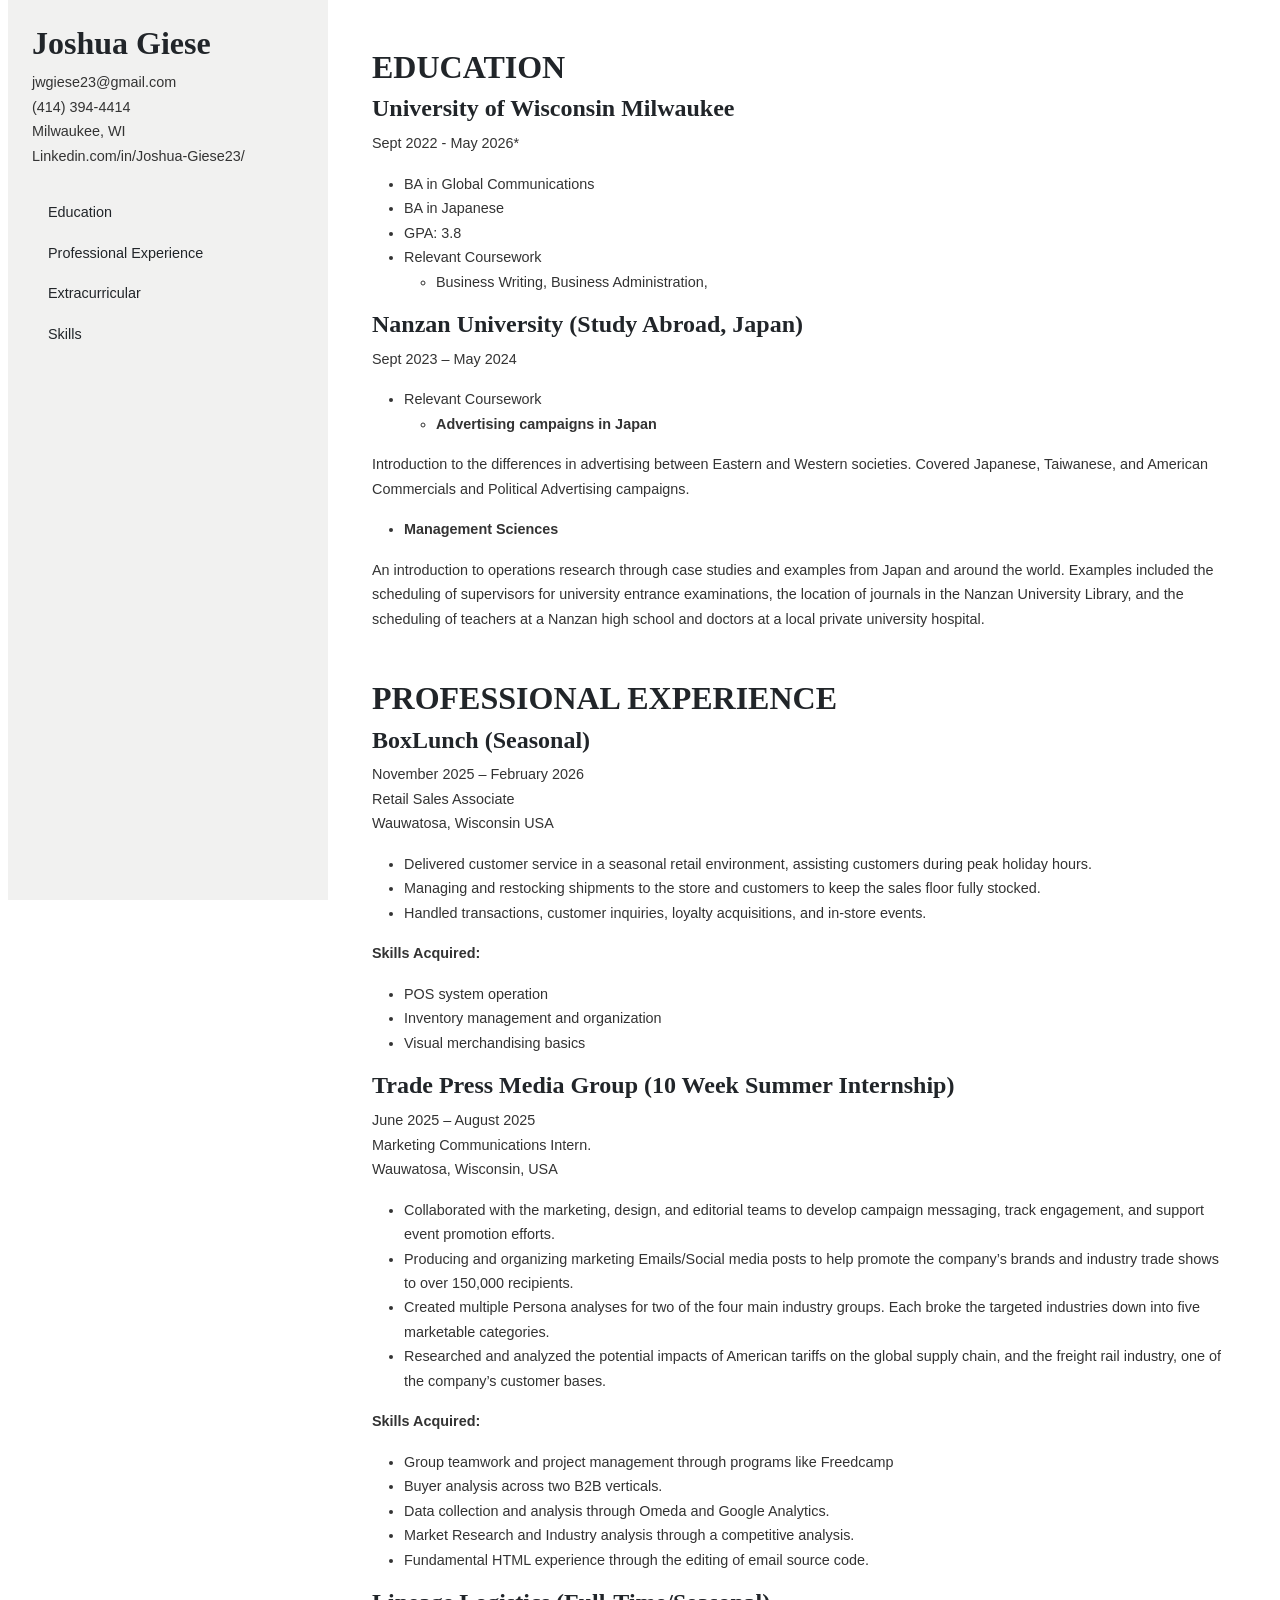
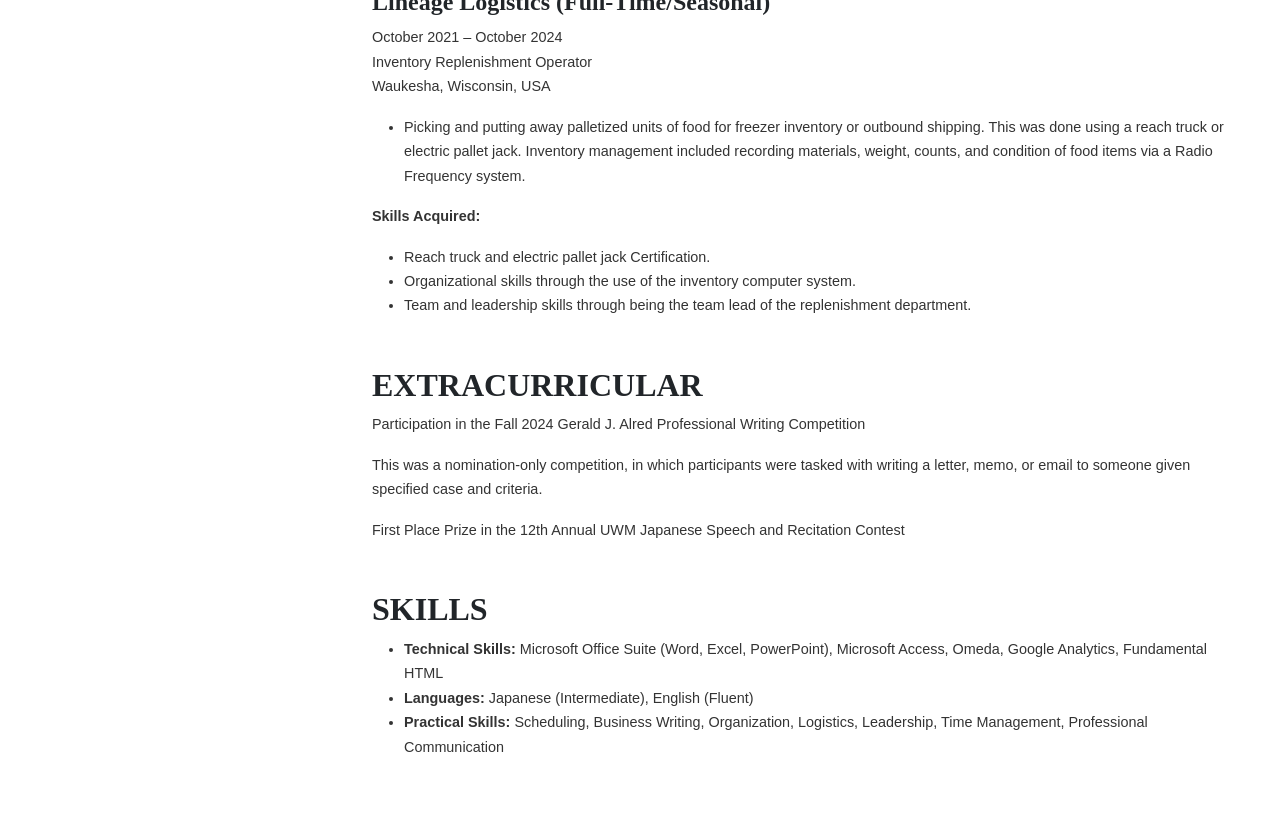
==== commit 7d6009a7: "Update index.html" ====
--- a/index.html
+++ b/index.html
@@ -1,651 +1,165 @@
 <!DOCTYPE html>
 <html lang="en">
-
 <head>
-  <title>Julie Creative Portfolio</title>
-  <meta charset="utf-8">
-  <meta http-equiv="X-UA-Compatible" content="IE=edge">
+  <meta charset="UTF-8">
   <meta name="viewport" content="width=device-width, initial-scale=1.0">
-  <meta name="format-detection" content="telephone=no">
-  <meta name="apple-mobile-web-app-capable" content="yes">
-  <meta name="author" content="">
-  <meta name="keywords" content="">
-  <meta name="description" content="">
-  <link rel="stylesheet" type="text/css" href="css/vendor.css">
-  <link href="https://cdn.jsdelivr.net/npm/bootstrap@5.3.1/dist/css/bootstrap.min.css" rel="stylesheet"
-    integrity="sha384-4bw+/aepP/YC94hEpVNVgiZdgIC5+VKNBQNGCHeKRQN+PtmoHDEXuppvnDJzQIu9" crossorigin="anonymous">
-  <link rel="stylesheet" type="text/css" href="style.css">
-
-  <link rel="preconnect" href="https://fonts.googleapis.com">
-  <link rel="preconnect" href="https://fonts.gstatic.com" crossorigin>
-  <link href="https://fonts.googleapis.com/css2?family=Roboto:wght@100;300;400;700;900&display=swap" rel="stylesheet">
+  <title>Joshua Giese</title>
+  <link href="https://cdn.jsdelivr.net/npm/bootstrap@5.3.1/dist/css/bootstrap.min.css" rel="stylesheet">
+  <link rel="stylesheet" href="style.css">
 </head>
 
-<body class="bg-body homepage post-template" data-bs-spy="scroll" data-bs-target="#header-nav" tabindex="0">
-  <svg xmlns="http://www.w3.org/2000/svg" style="display: none;">
-    <defs>
-      <symbol xmlns="http://www.w3.org/2000/svg" id="instagram" viewBox="0 0 15 15">
-        <path fill="none" stroke="currentColor"
-          d="M11 3.5h1M4.5.5h6a4 4 0 0 1 4 4v6a4 4 0 0 1-4 4h-6a4 4 0 0 1-4-4v-6a4 4 0 0 1 4-4Zm3 10a3 3 0 1 1 0-6a3 3 0 0 1 0 6Z" />
-      </symbol>
-      <symbol xmlns="http://www.w3.org/2000/svg" id="facebook" viewBox="0 0 15 15">
-        <path fill="none" stroke="currentColor"
-          d="M7.5 14.5a7 7 0 1 1 0-14a7 7 0 0 1 0 14Zm0 0v-8a2 2 0 0 1 2-2h.5m-5 4h5" />
-      </symbol>
-      <symbol xmlns="http://www.w3.org/2000/svg" id="twitter" viewBox="0 0 15 15">
-        <path fill="currentColor"
-          d="m14.478 1.5l.5-.033a.5.5 0 0 0-.871-.301l.371.334Zm-.498 2.959a.5.5 0 1 0-1 0h1Zm-6.49.082h-.5h.5Zm0 .959h.5h-.5Zm-6.99 7V12a.5.5 0 0 0-.278.916L.5 12.5Zm.998-11l.469-.175a.5.5 0 0 0-.916-.048l.447.223Zm3.994 9l.354.353a.5.5 0 0 0-.195-.827l-.159.474Zm7.224-8.027l-.37.336l.18.199l.265-.04l-.075-.495Zm1.264-.94c.051.778.003 1.25-.123 1.606c-.122.345-.336.629-.723 1l.692.722c.438-.42.776-.832.974-1.388c.193-.546.232-1.178.177-2.006l-.998.066Zm0 3.654V4.46h-1v.728h1Zm-6.99-.646V5.5h1v-.959h-1Zm0 .959V6h1v-.5h-1ZM10.525 1a3.539 3.539 0 0 0-3.537 3.541h1A2.539 2.539 0 0 1 10.526 2V1Zm2.454 4.187C12.98 9.503 9.487 13 5.18 13v1c4.86 0 8.8-3.946 8.8-8.813h-1ZM1.03 1.675C1.574 3.127 3.614 6 7.49 6V5C4.174 5 2.421 2.54 1.966 1.325l-.937.35Zm.021-.398C.004 3.373-.157 5.407.604 7.139c.759 1.727 2.392 3.055 4.73 3.835l.317-.948c-2.155-.72-3.518-1.892-4.132-3.29c-.612-1.393-.523-3.11.427-5.013l-.895-.446Zm4.087 8.87C4.536 10.75 2.726 12 .5 12v1c2.566 0 4.617-1.416 5.346-2.147l-.708-.706Zm7.949-8.009A3.445 3.445 0 0 0 10.526 1v1c.721 0 1.37.311 1.82.809l.74-.671Zm-.296.83a3.513 3.513 0 0 0 2.06-1.134l-.744-.668a2.514 2.514 0 0 1-1.466.813l.15.989ZM.222 12.916C1.863 14.01 3.583 14 5.18 14v-1c-1.63 0-3.048-.011-4.402-.916l-.556.832Z" />
-      </symbol>
-      <symbol xmlns="http://www.w3.org/2000/svg" id="pinterest" viewBox="0 0 15 15">
-        <path fill="none" stroke="currentColor"
-          d="m4.5 13.5l3-7m-3.236 3a2.989 2.989 0 0 1-.764-2V7A3.5 3.5 0 0 1 7 3.5h1A3.5 3.5 0 0 1 11.5 7v.5a3 3 0 0 1-3 3a2.081 2.081 0 0 1-1.974-1.423L6.5 9m1 5.5a7 7 0 1 1 0-14a7 7 0 0 1 0 14Z" />
-      </symbol>
-      <symbol xmlns="http://www.w3.org/2000/svg" id="youtube" viewBox="0 0 15 15">
-        <path fill="currentColor"
-          d="m1.61 12.738l-.104.489l.105-.489Zm11.78 0l.104.489l-.105-.489Zm0-10.476l.104-.489l-.105.489Zm-11.78 0l.106.489l-.105-.489ZM6.5 5.5l.277-.416A.5.5 0 0 0 6 5.5h.5Zm0 4H6a.5.5 0 0 0 .777.416L6.5 9.5Zm3-2l.277.416a.5.5 0 0 0 0-.832L9.5 7.5ZM0 3.636v7.728h1V3.636H0Zm15 7.728V3.636h-1v7.728h1ZM1.506 13.227c3.951.847 8.037.847 11.988 0l-.21-.978a27.605 27.605 0 0 1-11.568 0l-.21.978ZM13.494 1.773a28.606 28.606 0 0 0-11.988 0l.21.978a27.607 27.607 0 0 1 11.568 0l.21-.978ZM15 3.636c0-.898-.628-1.675-1.506-1.863l-.21.978c.418.09.716.458.716.885h1Zm-1 7.728a.905.905 0 0 1-.716.885l.21.978A1.905 1.905 0 0 0 15 11.364h-1Zm-14 0c0 .898.628 1.675 1.506 1.863l.21-.978A.905.905 0 0 1 1 11.364H0Zm1-7.728c0-.427.298-.796.716-.885l-.21-.978A1.905 1.905 0 0 0 0 3.636h1ZM6 5.5v4h1v-4H6Zm.777 4.416l3-2l-.554-.832l-3 2l.554.832Zm3-2.832l-3-2l-.554.832l3 2l.554-.832Z" />
-      </symbol>
-      <symbol xmlns="http://www.w3.org/2000/svg" id="dribble" viewBox="0 0 15 15">
-        <path fill="none" stroke="currentColor" stroke-linecap="round" stroke-linejoin="round"
-          d="M4.839 1.024c3.346 4.041 5.096 7.922 5.704 12.782M.533 6.82c5.985-.138 9.402-1.083 11.97-4.216M2.7 12.594c3.221-4.902 7.171-5.65 11.755-4.293M14.5 7.5a7 7 0 1 0-14 0a7 7 0 0 0 14 0Z" />
-      </symbol>
-      <symbol xmlns="http://www.w3.org/2000/svg" id="calendar" viewBox="0 0 24 24">
-        <g fill="none" stroke="currentColor" stroke-linecap="round" stroke-linejoin="round" stroke-width="2">
-          <rect width="20" height="18" x="2" y="4" rx="4" />
-          <path d="M8 2v4m8-4v4M2 10h20" />
-        </g>
-      </symbol>
-      <symbol xmlns="http://www.w3.org/2000/svg" id="shopping-bag" viewBox="0 0 24 24">
-        <g fill="none" stroke="currentColor" stroke-linecap="round" stroke-linejoin="round" stroke-width="2">
-          <path
-            d="M3.977 9.84A2 2 0 0 1 5.971 8h12.058a2 2 0 0 1 1.994 1.84l.803 10A2 2 0 0 1 18.833 22H5.167a2 2 0 0 1-1.993-2.16l.803-10Z" />
-          <path d="M16 11V6a4 4 0 0 0-4-4v0a4 4 0 0 0-4 4v5" />
-        </g>
-      </symbol>
-      <symbol xmlns="http://www.w3.org/2000/svg" id="gift" viewBox="0 0 24 24">
-        <g fill="none" stroke="currentColor" stroke-linecap="round" stroke-linejoin="round" stroke-width="2">
-          <rect width="18" height="14" x="3" y="8" rx="2" />
-          <path d="M12 5a3 3 0 1 0-3 3m6 0a3 3 0 1 0-3-3m0 0v17m9-7H3" />
-        </g>
-      </symbol>
-      <symbol xmlns="http://www.w3.org/2000/svg" id="arrow-cycle" viewBox="0 0 24 24">
-        <g fill="none" stroke="currentColor" stroke-linecap="round" stroke-linejoin="round" stroke-width="2">
-          <path
-            d="M22 12c0 6-4.39 10-9.806 10C7.792 22 4.24 19.665 3 16m-1-4C2 6 6.39 2 11.806 2C16.209 2 19.76 4.335 21 8" />
-          <path d="m7 17l-4-1l-1 4M17 7l4 1l1-4" />
-        </g>
-      </symbol>
-      <symbol xmlns="http://www.w3.org/2000/svg" id="link" viewBox="0 0 24 24">
-        <path fill="currentColor"
-          d="M12 19a1 1 0 1 0-1-1a1 1 0 0 0 1 1Zm5 0a1 1 0 1 0-1-1a1 1 0 0 0 1 1Zm0-4a1 1 0 1 0-1-1a1 1 0 0 0 1 1Zm-5 0a1 1 0 1 0-1-1a1 1 0 0 0 1 1Zm7-12h-1V2a1 1 0 0 0-2 0v1H8V2a1 1 0 0 0-2 0v1H5a3 3 0 0 0-3 3v14a3 3 0 0 0 3 3h14a3 3 0 0 0 3-3V6a3 3 0 0 0-3-3Zm1 17a1 1 0 0 1-1 1H5a1 1 0 0 1-1-1v-9h16Zm0-11H4V6a1 1 0 0 1 1-1h1v1a1 1 0 0 0 2 0V5h8v1a1 1 0 0 0 2 0V5h1a1 1 0 0 1 1 1ZM7 15a1 1 0 1 0-1-1a1 1 0 0 0 1 1Zm0 4a1 1 0 1 0-1-1a1 1 0 0 0 1 1Z" />
-      </symbol>
-      <symbol xmlns="http://www.w3.org/2000/svg" id="arrow-left" viewBox="0 0 24 24">
-        <path fill="currentColor"
-          d="M17 11H9.41l3.3-3.29a1 1 0 1 0-1.42-1.42l-5 5a1 1 0 0 0-.21.33a1 1 0 0 0 0 .76a1 1 0 0 0 .21.33l5 5a1 1 0 0 0 1.42 0a1 1 0 0 0 0-1.42L9.41 13H17a1 1 0 0 0 0-2Z" />
-      </symbol>
-      <symbol xmlns="http://www.w3.org/2000/svg" id="arrow-right" viewBox="0 0 24 24">
-        <path fill="currentColor"
-          d="M17.92 11.62a1 1 0 0 0-.21-.33l-5-5a1 1 0 0 0-1.42 1.42l3.3 3.29H7a1 1 0 0 0 0 2h7.59l-3.3 3.29a1 1 0 0 0 0 1.42a1 1 0 0 0 1.42 0l5-5a1 1 0 0 0 .21-.33a1 1 0 0 0 0-.76Z" />
-      </symbol>
-      <symbol xmlns="http://www.w3.org/2000/svg" id="play" viewBox="0 0 24 24">
-        <g fill="none" fill-rule="evenodd">
-          <path
-            d="M24 0v24H0V0h24ZM12.593 23.258l-.011.002l-.071.035l-.02.004l-.014-.004l-.071-.035c-.01-.004-.019-.001-.024.005l-.004.01l-.017.428l.005.02l.01.013l.104.074l.015.004l.012-.004l.104-.074l.012-.016l.004-.017l-.017-.427c-.002-.01-.009-.017-.017-.018Zm.265-.113l-.013.002l-.185.093l-.01.01l-.003.011l.018.43l.005.012l.008.007l.201.093c.012.004.023 0 .029-.008l.004-.014l-.034-.614c-.003-.012-.01-.02-.02-.022Zm-.715.002a.023.023 0 0 0-.027.006l-.006.014l-.034.614c0 .012.007.02.017.024l.015-.002l.201-.093l.01-.008l.004-.011l.017-.43l-.003-.012l-.01-.01l-.184-.092Z" />
-          <path fill="currentColor"
-            d="M5.669 4.76a1.469 1.469 0 0 1 2.04-1.177c1.062.454 3.442 1.533 6.462 3.276c3.021 1.744 5.146 3.267 6.069 3.958c.788.591.79 1.763.001 2.356c-.914.687-3.013 2.19-6.07 3.956c-3.06 1.766-5.412 2.832-6.464 3.28c-.906.387-1.92-.2-2.038-1.177c-.138-1.142-.396-3.735-.396-7.237c0-3.5.257-6.092.396-7.235Z" />
-        </g>
-      </symbol>
-      <symbol xmlns="http://www.w3.org/2000/svg" id="category" viewBox="0 0 24 24">
-        <path fill="currentColor"
-          d="M19 5.5h-6.28l-.32-1a3 3 0 0 0-2.84-2H5a3 3 0 0 0-3 3v13a3 3 0 0 0 3 3h14a3 3 0 0 0 3-3v-10a3 3 0 0 0-3-3Zm1 13a1 1 0 0 1-1 1H5a1 1 0 0 1-1-1v-13a1 1 0 0 1 1-1h4.56a1 1 0 0 1 .95.68l.54 1.64a1 1 0 0 0 .95.68h7a1 1 0 0 1 1 1Z" />
-      </symbol>
-      <symbol xmlns="http://www.w3.org/2000/svg" id="calendar" viewBox="0 0 24 24">
-        <path fill="currentColor"
-          d="M19 4h-2V3a1 1 0 0 0-2 0v1H9V3a1 1 0 0 0-2 0v1H5a3 3 0 0 0-3 3v12a3 3 0 0 0 3 3h14a3 3 0 0 0 3-3V7a3 3 0 0 0-3-3Zm1 15a1 1 0 0 1-1 1H5a1 1 0 0 1-1-1v-7h16Zm0-9H4V7a1 1 0 0 1 1-1h2v1a1 1 0 0 0 2 0V6h6v1a1 1 0 0 0 2 0V6h2a1 1 0 0 1 1 1Z" />
-      </symbol>
-      <symbol xmlns="http://www.w3.org/2000/svg" id="heart" viewBox="0 0 24 24">
-        <path fill="currentColor"
-          d="M20.16 4.61A6.27 6.27 0 0 0 12 4a6.27 6.27 0 0 0-8.16 9.48l7.45 7.45a1 1 0 0 0 1.42 0l7.45-7.45a6.27 6.27 0 0 0 0-8.87Zm-1.41 7.46L12 18.81l-6.75-6.74a4.28 4.28 0 0 1 3-7.3a4.25 4.25 0 0 1 3 1.25a1 1 0 0 0 1.42 0a4.27 4.27 0 0 1 6 6.05Z" />
-      </symbol>
-      <symbol xmlns="http://www.w3.org/2000/svg" id="plus" viewBox="0 0 24 24">
-        <path fill="currentColor"
-          d="M19 11h-6V5a1 1 0 0 0-2 0v6H5a1 1 0 0 0 0 2h6v6a1 1 0 0 0 2 0v-6h6a1 1 0 0 0 0-2Z" />
-      </symbol>
-      <symbol xmlns="http://www.w3.org/2000/svg" id="minus" viewBox="0 0 24 24">
-        <path fill="currentColor" d="M19 11H5a1 1 0 0 0 0 2h14a1 1 0 0 0 0-2Z" />
-      </symbol>
-      <symbol xmlns="http://www.w3.org/2000/svg" id="cart" viewBox="0 0 24 24">
-        <path fill="currentColor"
-          d="M8.5 19a1.5 1.5 0 1 0 1.5 1.5A1.5 1.5 0 0 0 8.5 19ZM19 16H7a1 1 0 0 1 0-2h8.491a3.013 3.013 0 0 0 2.885-2.176l1.585-5.55A1 1 0 0 0 19 5H6.74a3.007 3.007 0 0 0-2.82-2H3a1 1 0 0 0 0 2h.921a1.005 1.005 0 0 1 .962.725l.155.545v.005l1.641 5.742A3 3 0 0 0 7 18h12a1 1 0 0 0 0-2Zm-1.326-9l-1.22 4.274a1.005 1.005 0 0 1-.963.726H8.754l-.255-.892L7.326 7ZM16.5 19a1.5 1.5 0 1 0 1.5 1.5a1.5 1.5 0 0 0-1.5-1.5Z" />
-      </symbol>
-      <symbol xmlns="http://www.w3.org/2000/svg" id="check" viewBox="0 0 24 24">
-        <path fill="currentColor"
-          d="M18.71 7.21a1 1 0 0 0-1.42 0l-7.45 7.46l-3.13-3.14A1 1 0 1 0 5.29 13l3.84 3.84a1 1 0 0 0 1.42 0l8.16-8.16a1 1 0 0 0 0-1.47Z" />
-      </symbol>
-      <symbol xmlns="http://www.w3.org/2000/svg" id="trash" viewBox="0 0 24 24">
-        <path fill="currentColor"
-          d="M10 18a1 1 0 0 0 1-1v-6a1 1 0 0 0-2 0v6a1 1 0 0 0 1 1ZM20 6h-4V5a3 3 0 0 0-3-3h-2a3 3 0 0 0-3 3v1H4a1 1 0 0 0 0 2h1v11a3 3 0 0 0 3 3h8a3 3 0 0 0 3-3V8h1a1 1 0 0 0 0-2ZM10 5a1 1 0 0 1 1-1h2a1 1 0 0 1 1 1v1h-4Zm7 14a1 1 0 0 1-1 1H8a1 1 0 0 1-1-1V8h10Zm-3-1a1 1 0 0 0 1-1v-6a1 1 0 0 0-2 0v6a1 1 0 0 0 1 1Z" />
-      </symbol>
-      <symbol xmlns="http://www.w3.org/2000/svg" id="star-outline" viewBox="0 0 15 15">
-        <path fill="none" stroke="currentColor" stroke-linecap="round" stroke-linejoin="round"
-          d="M7.5 9.804L5.337 11l.413-2.533L4 6.674l2.418-.37L7.5 4l1.082 2.304l2.418.37l-1.75 1.793L9.663 11L7.5 9.804Z" />
-      </symbol>
-      <symbol xmlns="http://www.w3.org/2000/svg" id="star-solid" viewBox="0 0 15 15">
-        <path fill="currentColor"
-          d="M7.953 3.788a.5.5 0 0 0-.906 0L6.08 5.85l-2.154.33a.5.5 0 0 0-.283.843l1.574 1.613l-.373 2.284a.5.5 0 0 0 .736.518l1.92-1.063l1.921 1.063a.5.5 0 0 0 .736-.519l-.373-2.283l1.574-1.613a.5.5 0 0 0-.283-.844L8.921 5.85l-.968-2.062Z" />
-      </symbol>
-      <symbol xmlns="http://www.w3.org/2000/svg" id="search" viewBox="0 0 24 24">
-        <path fill="currentColor"
-          d="M21.71 20.29L18 16.61A9 9 0 1 0 16.61 18l3.68 3.68a1 1 0 0 0 1.42 0a1 1 0 0 0 0-1.39ZM11 18a7 7 0 1 1 7-7a7 7 0 0 1-7 7Z" />
-      </symbol>
-      <symbol xmlns="http://www.w3.org/2000/svg" id="user" viewBox="0 0 24 24">
-        <path fill="currentColor"
-          d="M15.71 12.71a6 6 0 1 0-7.42 0a10 10 0 0 0-6.22 8.18a1 1 0 0 0 2 .22a8 8 0 0 1 15.9 0a1 1 0 0 0 1 .89h.11a1 1 0 0 0 .88-1.1a10 10 0 0 0-6.25-8.19ZM12 12a4 4 0 1 1 4-4a4 4 0 0 1-4 4Z" />
-      </symbol>
-      <symbol xmlns="http://www.w3.org/2000/svg" id="close" viewBox="0 0 15 15">
-        <path fill="currentColor"
-          d="M7.953 3.788a.5.5 0 0 0-.906 0L6.08 5.85l-2.154.33a.5.5 0 0 0-.283.843l1.574 1.613l-.373 2.284a.5.5 0 0 0 .736.518l1.92-1.063l1.921 1.063a.5.5 0 0 0 .736-.519l-.373-2.283l1.574-1.613a.5.5 0 0 0-.283-.844L8.921 5.85l-.968-2.062Z" />
-      </symbol>
-      <symbol xmlns="http://www.w3.org/2000/svg" id="quote" viewBox="0 0 448 512">
-        <path fill="currentColor"
-          d="M0 216C0 149.7 53.7 96 120 96h8c17.7 0 32 14.3 32 32s-14.3 32-32 32h-8c-30.9 0-56 25.1-56 56v8h64c35.3 0 64 28.7 64 64v64c0 35.3-28.7 64-64 64H64c-35.3 0-64-28.7-64-64V216zm256 0c0-66.3 53.7-120 120-120h8c17.7 0 32 14.3 32 32s-14.3 32-32 32h-8c-30.9 0-56 25.1-56 56v8h64c35.3 0 64 28.7 64 64v64c0 35.3-28.7 64-64 64h-64c-35.3 0-64-28.7-64-64V216z" />
-      </symbol>
-      <symbol xmlns="http://www.w3.org/2000/svg" id="folder" viewBox="0 0 18 18" fill="none">
-        <path
-          d="M14.0946 4.04689H9.56953L9.33895 3.3259C9.18947 2.90285 8.9122 2.53678 8.54555 2.27842C8.1789 2.02006 7.74102 1.8822 7.29258 1.88393H4.00687C3.43356 1.88393 2.88374 2.11181 2.47835 2.51744C2.07296 2.92308 1.84521 3.47324 1.84521 4.04689V13.4197C1.84521 13.9934 2.07296 14.5435 2.47835 14.9492C2.88374 15.3548 3.43356 15.5827 4.00687 15.5827H14.0946C14.6679 15.5827 15.2177 15.3548 15.6231 14.9492C16.0285 14.5435 16.2562 13.9934 16.2562 13.4197V6.20985C16.2562 5.6362 16.0285 5.08604 15.6231 4.68041C15.2177 4.27477 14.6679 4.04689 14.0946 4.04689ZM14.8151 13.4197C14.8151 13.6109 14.7392 13.7943 14.6041 13.9295C14.469 14.0648 14.2857 14.1407 14.0946 14.1407H4.00687C3.81577 14.1407 3.63249 14.0648 3.49736 13.9295C3.36223 13.7943 3.28632 13.6109 3.28632 13.4197V4.04689C3.28632 3.85567 3.36223 3.67229 3.49736 3.53707C3.63249 3.40186 3.81577 3.3259 4.00687 3.3259H7.29258C7.44364 3.32551 7.591 3.37264 7.71384 3.46061C7.83667 3.54859 7.92877 3.67297 7.97711 3.81617L8.3662 4.99859C8.41454 5.1418 8.50664 5.26618 8.62947 5.35415C8.75231 5.44213 8.89967 5.48925 9.05073 5.48886H14.0946C14.2857 5.48886 14.469 5.56483 14.6041 5.70004C14.7392 5.83525 14.8151 6.01863 14.8151 6.20985V13.4197Z"
-          fill="black" />
-      </symbol>
-      <symbol xmlns="http://www.w3.org/2000/svg" id="clock" viewBox="0 0 18 18" fill="none">
-        <path
-          d="M11.0931 9.19042L9.58134 8.3173V5.12838C9.58134 4.93716 9.50543 4.75377 9.3703 4.61856C9.23517 4.48335 9.05189 4.40739 8.86079 4.40739C8.66969 4.40739 8.48641 4.48335 8.35128 4.61856C8.21615 4.75377 8.14024 4.93716 8.14024 5.12838V8.73331C8.14024 8.85987 8.17354 8.9842 8.23678 9.0938C8.30002 9.2034 8.39098 9.29441 8.50051 9.35769L10.3725 10.4392C10.4545 10.4873 10.5452 10.5186 10.6393 10.5315C10.7335 10.5444 10.8292 10.5385 10.9211 10.5142C11.013 10.4899 11.0991 10.4477 11.1746 10.3899C11.2501 10.3322 11.3134 10.26 11.3609 10.1777C11.4084 10.0953 11.4392 10.0044 11.4515 9.91012C11.4637 9.81583 11.4572 9.72004 11.4323 9.62828C11.4074 9.53652 11.3646 9.45059 11.3064 9.37544C11.2482 9.3003 11.1757 9.23741 11.0931 9.19042ZM8.86079 1.52344C7.43567 1.52344 6.04256 1.94629 4.85762 2.73852C3.67268 3.53075 2.74913 4.65678 2.20376 5.97421C1.6584 7.29165 1.5157 8.74131 1.79373 10.1399C2.07175 11.5385 2.75801 12.8231 3.76572 13.8315C4.77343 14.8398 6.05733 15.5265 7.45506 15.8047C8.8528 16.0828 10.3016 15.9401 11.6182 15.3944C12.9349 14.8487 14.0602 13.9246 14.852 12.7389C15.6437 11.5532 16.0663 10.1593 16.0663 8.73331C16.0642 6.82178 15.3044 4.98914 13.9535 3.63748C12.6027 2.28582 10.7712 1.52554 8.86079 1.52344ZM8.86079 14.5012C7.7207 14.5012 6.60621 14.1629 5.65826 13.5291C4.7103 12.8954 3.97146 11.9945 3.53517 10.9406C3.09887 9.88665 2.98472 8.72691 3.20714 7.60805C3.42956 6.48919 3.97857 5.46145 4.78474 4.65479C5.5909 3.84814 6.61802 3.2988 7.73621 3.07624C8.8544 2.85369 10.0134 2.96791 11.0667 3.40447C12.12 3.84103 13.0203 4.58031 13.6537 5.52884C14.2871 6.47737 14.6252 7.59253 14.6252 8.73331C14.6233 10.2625 14.0154 11.7284 12.9347 12.8097C11.8541 13.891 10.389 14.4993 8.86079 14.5012Z"
-          fill="black" />
-      </symbol>
-    </defs>
-  </svg>
+<body>
 
-  <a class="menu-btn"><span></span></a>
+<div class="container-fluid">
+  <div class="row">
 
-  <div class="container-fluid overflow-hidden">
+    <!-- Sidebar -->
+    <nav class="col-lg-3 bg-light vh-100 p-4 position-fixed">
+      <h2>Joshua Giese</h2>
+      <p>
+        jwgiese23@gmail.com <br>
+        (414) 394-4414 <br>
+        Milwaukee, WI <br>
+        Linkedin.com/in/Joshua-Giese23/
+      </p>
 
-    <header id="header-nav" class="col-lg-2 position-fixed px-5 bg-white h-100">
-      <div class="header-wrap d-flex flex-column justify-content-between h-100">
-        <div class="navigation">
-          <div class="site-logo mt-5">
-            <a href="index.html">
-              <img src="images/main-logo.png" alt="logo" class="img-fluid">
-            </a>
-          </div>
+      <ul class="nav flex-column mt-4">
+        <li class="nav-item"><a class="nav-link" href="#education">Education</a></li>
+        <li class="nav-item"><a class="nav-link" href="#experience">Professional Experience</a></li>
+        <li class="nav-item"><a class="nav-link" href="#extracurricular">Extracurricular</a></li>
+        <li class="nav-item"><a class="nav-link" href="#skills">Skills</a></li>
+      </ul>
+    </nav>
 
-          <nav id="one-page-menu" class="vertical-menu my-5">
-            <ul class="menu-list list-unstyled">
-              <li><a href="#home" class="nav-link">Home</a></li>
-              <li><a href="#about" class="nav-link">About</a></li>
-              <li><a href="#experience" class="nav-link">Experience</a></li>
-              <li><a href="#portfolio" class="nav-link">Works</a></li>
-              <li><a href="#contact" class="nav-link">Contact</a></li>
-              <li>
-                <a class="nav-link btn-toggle d-flex justify-content-between align-items-center collapsed"
-                  data-bs-toggle="collapse" data-bs-target="#pages-collapse" aria-expanded="false">
-                  Pages
-                </a>
-                <div id="pages-collapse" class="collapse">
-                  <ul class="list-unstyled py-3">
-                    <li>
-                      <a href="single-post.html">Single Post <span class="badge bg-primary">PRO</span></a>
-                    </li>
-                    <li>
-                      <a href="single-portfolio.html">Single Portfolio <span class="badge bg-primary">PRO</span></a>
-                    </li>
-                    <li>
-                      <a href="contact.html">Contact <span class="badge bg-primary">PRO</span></a>
-                    </li>
-                    <li>
-                      <a href="team.html">My Team <span class="badge bg-primary">PRO</span></a>
-                    </li>
-                    <li>
-                      <a href="blog.html">Blog <span class="badge bg-primary">PRO</span></a>
-                    </li>
-                    <li>
-                      <a href="portfolio-masonry.html">Portfolio Masonry <span class="badge bg-primary">PRO</span></a>
-                    </li>
-                    <li>
-                      <a href="styles.html">Styles <span class="badge bg-primary">PRO</span></a>
-                    </li>
-                  </ul>
-                </div>
-              </li>
-              <li><a href="https://templatesjungle.gumroad.com/l/julia-onepage-portfolio" target="_blank"
-                  class="nav-link d-flex justify-content-between align-items-center fw-bold"><span>Get
-                    PRO</span> <svg width="18" height="18" viewBox="0 0 24 24">
-                    <use xlink:href="#cart"></use>
-                  </svg></a></li>
+    <!-- Main Content -->
+    <main class="col-lg-9 offset-lg-3 p-5">
+
+      <!-- EDUCATION -->
+      <section id="education" class="mb-5">
+        <h2>EDUCATION</h2>
+
+        <h4>University of Wisconsin Milwaukee</h4>
+        <p>Sept 2022 - May 2026*</p>
+        <ul>
+          <li>BA in Global Communications</li>
+          <li>BA in Japanese</li>
+          <li>GPA: 3.8</li>
+          <li>Relevant Coursework
+            <ul>
+              <li>Business Writing, Business Administration,</li>
             </ul>
-          </nav>
-        </div>
-        <div class="mt-5">
-          <div class="email-links">
-            <a href="mailto:contact@yoursite.com" class="py-3 my-3 border-bottom d-flex">contact@yoursite.com</a>
-          </div>
-          <ul class="list-unstyled d-flex justify-content-start flex-wrap gap-3">
-            <li>
-              <a href="#" class="text-dark">
-                <svg width="24" height="24" viewBox="0 0 24 24">
-                  <use xlink:href="#facebook"></use>
-                </svg>
-              </a>
-            </li>
-            <li>
-              <a href="#" class="text-dark">
-                <svg width="24" height="24" viewBox="0 0 24 24">
-                  <use xlink:href="#twitter"></use>
-                </svg>
-              </a>
-            </li>
-            <li>
-              <a href="#" class="text-dark">
-                <svg width="24" height="24" viewBox="0 0 24 24">
-                  <use xlink:href="#youtube"></use>
-                </svg>
-              </a>
-            </li>
-            <li>
-              <a href="#" class="text-dark">
-                <svg width="24" height="24" viewBox="0 0 24 24">
-                  <use xlink:href="#pinterest"></use>
-                </svg>
-              </a>
-            </li>
-            <li>
-              <a href="#" class="text-dark">
-                <svg width="24" height="24" viewBox="0 0 24 24">
-                  <use xlink:href="#instagram"></use>
-                </svg>
-              </a>
-            </li>
-          </ul>
-          <div class="py-4 border-top">
-            <p>HTML by <a href="https://templatesjungle.com/" target="_blank">TemplatesJungle</a></p>
-          </div>
-        </div>
-      </div>
-    </header>
+          </li>
+        </ul>
 
-    <main class="col-lg-10 offset-lg-2">
-      <div class="container">
+        <h4>Nanzan University (Study Abroad, Japan)</h4>
+        <p>Sept 2023 – May 2024</p>
+        <ul>
+          <li>Relevant Coursework
+            <ul>
+              <li><strong>Advertising campaigns in Japan</strong></li>
+            </ul>
+          </li>
+        </ul>
+        <p>
+          Introduction to the differences in advertising between Eastern and Western societies. Covered Japanese, Taiwanese, and American Commercials and Political Advertising campaigns.
+        </p>
+        <ul>
+          <li><strong>Management Sciences</strong></li>
+        </ul>
+        <p>
+          An introduction to operations research through case studies and examples from Japan and around the world. Examples included the scheduling of supervisors for university entrance examinations, the location of journals in the Nanzan University Library, and the scheduling of teachers at a Nanzan high school and doctors at a local private university hospital.
+        </p>
+      </section>
 
-        <!-- content wrapper -->
-        <div class="justify-content-center px-1 mx-1 px-xl-5 mx-xl-5">
+      <!-- PROFESSIONAL EXPERIENCE -->
+      <section id="experience" class="mb-5">
+        <h2>PROFESSIONAL EXPERIENCE</h2>
 
-          <section id="home" class="py-5 bg-text" data-text="01">
-            <div class="row">
-              <div class="col-lg-6">
-                <div class="banner-image text-center" data-aos="fade-right">
-                  <img src="images/banner-image.png" alt="banner" class="img-fluid" class="img-fluid">
-                </div>
-              </div>
-              <div class="col-lg-6">
-                <div class="banner-content my-1 pt-1 my-lg-5 pt-lg-5" data-aos="fade-in">
-                  <span class="text-muted text-uppercase">Designer / Developer</span>
-                  <h1 class="banner-title display-xl lh-1 txt-fx slide-up">Julia Stiles</h1>
-                </div>
-              </div>
-            </div>
+        <h4>BoxLunch (Seasonal)</h4>
+        <p>November 2025 – February 2026<br>
+        Retail Sales Associate<br>
+        Wauwatosa, Wisconsin USA</p>
 
-            <div class="row">
-              <div class="col-lg-3">
-                <div class="icon-box" data-aos="fade-up">
-                  <span>01</span>
-                  <h3 class="sub-heading">UI/UX Design</h3>
-                  <p>At in proin consequat ut cursus venenatis sapien.</p>
-                </div>
-              </div>
-              <div class="col-lg-3">
-                <div class="icon-box" data-aos="fade-up" data-aos-delay="100">
-                  <span>02</span>
-                  <h3 class="sub-heading">Illustration</h3>
-                  <p>At in proin consequat ut cursus venenatis sapien.</p>
-                </div>
-              </div>
-              <div class="col-lg-3">
-                <div class="icon-box" data-aos="fade-up" data-aos-delay="200">
-                  <span>03</span>
-                  <h3 class="sub-heading">Graphic Design</h3>
-                  <p>At in proin consequat ut cursus venenatis sapien.</p>
-                </div>
-              </div>
-              <div class="col-lg-3">
-                <a href="#portfolio" class="btn btn-dark text-uppercase py-4 px-5" data-aos="fade-up" data-aos-delay="300">View All Work</a>
-              </div>
-            </div>
-          </section>
+        <ul>
+          <li>Delivered customer service in a seasonal retail environment, assisting customers during peak holiday hours.</li>
+          <li>Managing and restocking shipments to the store and customers to keep the sales floor fully stocked.</li>
+          <li>Handled transactions, customer inquiries, loyalty acquisitions, and in-store events.</li>
+        </ul>
 
-          <section id="about" class="my-5 py-5 bg-text" data-text="02">
-            <div class="row d-flex flex-wrap" data-aos="fade-up">
-              <div class="col-lg-6 pb-5">
-                <span class="text-muted text-uppercase">BIODATA</span>
-                <h2 class="display-4 txt-fx slide-up">Education</h2>
-                <div class="data-info py-3" data-aos="fade-up">
-                  <span class="meta-date">1998 - 2004</span>
-                  <h3 class="info-title">Bachelors in Engineering in Information Technology</h3>
-                  <p>Harvard School of Science and management</p>
-                </div>
-                <div class="data-info" data-aos="fade-up" data-aos-delay="100">
-                  <span class="meta-date">2004 - 2006</span>
-                  <h3 class="info-title">Masters in Data Analysis</h3>
-                  <p>Harvard School of Science and management</p>
-                </div>
-              </div>
-              <div class="col-lg-6 pb-5">
-                <h2 class="display-4 txt-fx slide-up">Experiences</h2>
-                <div class="data-info py-3" data-aos="fade-up" data-aos-delay="200">
-                  <span class="meta-date">2007 - 2012</span>
-                  <h3 class="info-title">Creative Agency Inc.: Design head</h3>
-                  <p>iacentem substantiales um se sed esse haec Possit facis qui a a a patriam.</p>
-                </div>
-                <div class="data-info" data-aos="fade-up" data-aos-delay="300">
-                  <span class="meta-date">2013 - present</span>
-                  <h3 class="info-title">Studio Alpha.: Project Manager</h3>
-                  <p>iacentem substantiales um se sed esse haec Possit facis qui a a a patriam.</p>
-                </div>
-              </div>
-            </div>
-            <div class="row d-flex flex-wrap" data-aos="fade-up">
-              <div class="col-lg-6 pb-5">
-                <h2 class="display-4 txt-fx slide-up">Interests</h2>
-                <div class="data-info py-3" data-aos="fade-up">
-                  <span class="meta-date">2007 - 2012</span>
-                  <h3 class="info-title">Bachelors in Engineering in Information Technology</h3>
-                  <p>Harvard School of Science and management</p>
-                </div>
-                <div class="data-info" data-aos="fade-up" data-aos-delay="100">
-                  <span class="meta-date">2013 - present</span>
-                  <h3 class="info-title">Studio Alpha.: Project Manager</h3>
-                  <p>iacentem substantiales um se sed esse haec Possit facis qui a a a patriam.</p>
-                </div>
-              </div>
-              <div class="col-lg-6 pb-5">
-                <h2 class="display-4 txt-fx slide-up">References</h2>
-                <div class="data-info py-3" data-aos="fade-up" data-aos-delay="200">
-                  <span class="meta-date">1998 - 2004</span>
-                  <h3 class="info-title">Dr. Stephen H. King</h3>
-                  <p>iacentem substantiales um se sed esse haec Possit facis qui a a a patriam.</p>
-                </div>
-                <div class="data-info" data-aos="fade-up" data-aos-delay="300">
-                  <span class="meta-date">2004 - 2006</span>
-                  <h3 class="info-title">Dr. David Howard</h3>
-                  <p>iacentem substantiales um se sed esse haec Possit facis qui a a a patriam.</p>
-                </div>
-              </div>
-            </div>
-          </section>
+        <p><strong>Skills Acquired:</strong></p>
+        <ul>
+          <li>POS system operation</li>
+          <li>Inventory management and organization</li>
+          <li>Visual merchandising basics</li>
+        </ul>
 
-          <section id="experience" class="my-5 py-5 bg-text" data-text="03">
-            <div class="row justify-content-center mb-5">
-              <div class="col-lg-6" data-aos="fade-up">
-                <span class="text-muted text-uppercase">introduction</span>
-                <h2 class="display-1 txt-fx slide-up">Experienced Creative mind</h2>
-                <p>Labore accusam in modo compungi, iacentem substantiales um se sed esse haec.</p>
-              </div>
-            </div>
-            <div class="row">
-              <div class="col-lg-6">
-                <div class="info-element py-4" data-aos="fade-up">
-                  <table class="table">
-                    <tbody>
-                      <tr>
-                        <th>Age</th>
-                        <td>22</td>
-                      </tr>
-                      <tr>
-                        <th>Residence</th>
-                        <td>United States</td>
-                      </tr>
-                      <tr>
-                        <th>Address</th>
-                        <td>A City, Florida, 32104</td>
-                      </tr>
-                      <tr>
-                        <th>E-mail</th>
-                        <td><a href="#">hello@yourwebsite.com</a></td>
-                      </tr>
-                      <tr class="no-border-bottom">
-                        <th>Phone</th>
-                        <td>+2345 344 678 563</td>
-                      </tr>
-                    </tbody>
-                  </table>
-                </div>
-              </div>
-              <div class="col-lg-6">
-                <div class="skill-chart py-4" data-aos="fade-up">
-                  <ul class="skill-chart-list list-unstyled">
-                    <li>
-                      <div class="chart-header d-flex justify-content-between">
-                        <span class="skill-title">Adobe Photoshop</span>
-                        <span class="percentage">90%</span>
-                      </div>
-                      <div class="chart-border">
-                        <div class="chart-percentage ninety-percent"></div>
-                      </div>
-                    </li>
-                    <li>
-                      <div class="chart-header d-flex justify-content-between">
-                        <span class="skill-title">Adobe Illustrator</span>
-                        <span class="percentage">75%</span>
-                      </div>
-                      <div class="chart-border">
-                        <div class="chart-percentage ninety-percent"></div>
-                      </div>
-                    </li>
-                    <li>
-                      <div class="chart-header d-flex justify-content-between">
-                        <span class="skill-title">Figma</span>
-                        <span class="percentage">80%</span>
-                      </div>
-                      <div class="chart-border">
-                        <div class="chart-percentage eighty-percent"></div>
-                      </div>
-                    </li>
-                    <li>
-                      <div class="chart-header d-flex justify-content-between">
-                        <span class="skill-title">Adobe After Effect</span>
-                        <span class="percentage">70%</span>
-                      </div>
-                      <div class="chart-border">
-                        <div class="chart-percentage seventy-percent"></div>
-                      </div>
-                    </li>
-                    <li>
-                      <div class="chart-header d-flex justify-content-between">
-                        <span class="skill-title">Photography</span>
-                        <span class="percentage">95%</span>
-                      </div>
-                      <div class="chart-border">
-                        <div class="chart-percentage ninety-five-percent"></div>
-                      </div>
-                    </li>
-                  </ul>
-                </div>
-              </div>
-            </div>
-          </section>
+        <h4>Trade Press Media Group (10 Week Summer Internship)</h4>
+        <p>June 2025 – August 2025<br>
+        Marketing Communications Intern.<br>
+        Wauwatosa, Wisconsin, USA</p>
 
-          <section id="portfolio" class="my-5 py-5 bg-text" data-text="04">
-            <div class="section-header my-5" data-aos="fade-up">
-              <div class="row justify-content-center g-5">
-                <div class="col-lg-4">
-                  <span class="text-muted text-uppercase">some of my recent works</span>
-                  <h2 class="display-1 txt-fx slide-up">Portfolio</h2>
-                </div>
-                <div class="col-lg-4" data-aos="fade-up">
-                  <p>Labore accusam in modo compungi, iacentem substantiales um se sed esse haec.</p>
-                  <a href="portfolio-masonry.html" class="btn btn-dark px-5 py-4">View All</a>
-                </div>
-              </div>
-            </div>
-            <div class="swiper portfolio-Swiper portfolio-content py-4" data-aos="fade-up">
-              <div class="swiper-wrapper">
-                <div class="swiper-slide">
-                  <div class="image-holder">
-                    <a href="single-portfolio.html" title="portfolio details"><img src="images/port-item1.jpg"
-                        alt="portfolio" class="img-fluid"></a>
-                  </div>
-                  <div class="caption d-flex justify-content-between align-items-center">
-                    <div class="title">nostaligia portrait copy</div>
-                    <a href="#" class="image-format bg-orange">svg</a>
-                  </div>
-                </div>
-                <div class="swiper-slide">
-                  <div class="image-holder">
-                    <a href="single-portfolio.html" title="portfolio details"><img src="images/port-item2.jpg"
-                        alt="portfolio" class="img-fluid"></a>
-                  </div>
-                  <div class="caption d-flex justify-content-between align-items-center">
-                    <div class="title">Workoholic city design</div>
-                    <a href="#" class="image-format bg-orange">svg</a>
-                  </div>
-                </div>
-                <div class="swiper-slide">
-                  <div class="image-holder">
-                    <a href="single-portfolio.html" title="portfolio details"><img src="images/port-item3.jpg"
-                        alt="portfolio" class="img-fluid"></a>
-                  </div>
-                  <div class="caption d-flex justify-content-between align-items-center">
-                    <div class="title">Zoo keeper envelope</div>
-                    <a href="#" class="image-format bg-blue">psd</a>
-                  </div>
-                </div>
-                <div class="swiper-slide">
-                  <div class="image-holder">
-                    <a href="single-portfolio.html" title="portfolio details"><img src="images/port-item1.jpg"
-                        alt="portfolio" class="img-fluid"></a>
-                  </div>
-                  <div class="caption d-flex justify-content-between align-items-center">
-                    <div class="title">nostaligia portrait</div>
-                    <a href="#" class="image-format bg-blue">png</a>
-                  </div>
-                </div>
-                <div class="swiper-slide">
-                  <div class="image-holder">
-                    <a href="single-portfolio.html" title="portfolio details"><img src="images/port-item2.jpg"
-                        alt="portfolio" class="img-fluid"></a>
-                  </div>
-                  <div class="caption d-flex justify-content-between align-items-center">
-                    <div class="title">nostaligia portrait copy</div>
-                    <a href="#" class="image-format">svg</a>
-                  </div>
-                </div>
-              </div>
-              <div class="swiper-pagination mt-5"></div>
-            </div>
-          </section>
+        <ul>
+          <li>Collaborated with the marketing, design, and editorial teams to develop campaign messaging, track engagement, and support event promotion efforts.</li>
+          <li>Producing and organizing marketing Emails/Social media posts to help promote the company’s brands and industry trade shows to over 150,000 recipients.</li>
+          <li>Created multiple Persona analyses for two of the four main industry groups. Each broke the targeted industries down into five marketable categories.</li>
+          <li>Researched and analyzed the potential impacts of American tariffs on the global supply chain, and the freight rail industry, one of the company’s customer bases.</li>
+        </ul>
 
-          <section id="contact" class="my-5 py-5 bg-text" data-text="05">
-            <div class="container">
-              <div class="row justify-content-center mb-5">
-                <div class="col-lg-6" data-aos="fade-up">
-                  <span class="text-muted text-uppercase">Personal Info</span>
-                  <h2 class="display-1 txt-fx slide-up">Contact Me</h2>
-                  <p>Labore accusam in modo compungi, iacentem substantiales um se sed esse haec.</p>
-                </div>
-              </div>
-              <div class="row d-flex g-5">
-                <div class="col-lg-7" data-aos="fade-up">
-                  <h3>Frequently Asked Questions</h3>
-                  <div class="accordion" id="accordionExample2">
-                    <div class="accordion-item">
-                      <h2 class="accordion-header" id="headingOne">
-                        <button class="accordion-button" type="button" data-bs-toggle="collapse"
-                          data-bs-target="#accordion-collapse1" aria-expanded="true"
-                          aria-controls="accordion-collapse1">
-                          What experience do you have in my industry?
-                        </button>
-                      </h2>
-                      <div id="accordion-collapse1" class="accordion-collapse collapse show"
-                        aria-labelledby="headingOne" data-bs-parent="#accordionExample2">
-                        <div class="accordion-body">
-                          Ut enim ad minim veniam,
-                          quis nostrud exercitation ullamco laboris nisi ut aliquip ex ea commodo consequat. Duis aute
-                          irure dolor in reprehenderit in voluptate velit esse cillum dolore eu fugiat nulla pariatur.
-                        </div>
-                      </div>
-                    </div>
-                    <div class="accordion-item">
-                      <h2 class="accordion-header" id="headingTwo">
-                        <button class="accordion-button collapsed" type="button" data-bs-toggle="collapse"
-                          data-bs-target="#accordion-collapse2" aria-expanded="false"
-                          aria-controls="accordion-collapse2">
-                          How many clients do you typically work with at once?
-                        </button>
-                      </h2>
-                      <div id="accordion-collapse2" class="accordion-collapse collapse" aria-labelledby="headingTwo"
-                        data-bs-parent="#accordionExample2">
-                        <div class="accordion-body">
-                          Ut enim ad minim veniam,
-                          quis nostrud exercitation ullamco laboris nisi ut aliquip ex ea commodo consequat. Duis aute
-                          irure dolor in reprehenderit in voluptate velit esse cillum dolore eu fugiat nulla pariatur.
-                        </div>
-                      </div>
-                    </div>
-                    <div class="accordion-item">
-                      <h2 class="accordion-header" id="headingThree">
-                        <button class="accordion-button collapsed" type="button" data-bs-toggle="collapse"
-                          data-bs-target="#accordion-collapse3" aria-expanded="false"
-                          aria-controls="accordion-collapse3">
-                          Do you have the capacity to take on this project right now?
-                        </button>
-                      </h2>
-                      <div id="accordion-collapse3" class="accordion-collapse collapse" aria-labelledby="headingThree"
-                        data-bs-parent="#accordionExample2">
-                        <div class="accordion-body">
-                          Ut enim ad minim veniam,
-                          quis nostrud exercitation ullamco laboris nisi ut aliquip ex ea commodo consequat. Duis aute
-                          irure dolor in reprehenderit in voluptate velit esse cillum dolore eu fugiat nulla pariatur.
-                        </div>
-                      </div>
-                    </div>
-                  </div>
-                </div>
+        <p><strong>Skills Acquired:</strong></p>
+        <ul>
+          <li>Group teamwork and project management through programs like Freedcamp</li>
+          <li>Buyer analysis across two B2B verticals.</li>
+          <li>Data collection and analysis through Omeda and Google Analytics.</li>
+          <li>Market Research and Industry analysis through a competitive analysis.</li>
+          <li>Fundamental HTML experience through the editing of email source code.</li>
+        </ul>
 
-                <div class="col-lg-5">
-                  <div class="right-content" data-aos="fade-up">
+        <h4>Lineage Logistics (Full-Time/Seasonal)</h4>
+        <p>October 2021 – October 2024<br>
+        Inventory Replenishment Operator<br>
+        Waukesha, Wisconsin, USA</p>
 
-                    <div class="element-header align-right">
-                      <h3>Feel free to send me a message or any word of appreciation.</h3>
-                    </div>
+        <ul>
+          <li>Picking and putting away palletized units of food for freezer inventory or outbound shipping. This was done using a reach truck or electric pallet jack. Inventory management included recording materials, weight, counts, and condition of food items via a Radio Frequency system.</li>
+        </ul>
 
-                    <div class="contact-form py-4">
-                      <form id="form" class="form-group">
-                        <div class="pb-2"><input type="text" name="name" placeholder="Your Full Name"
-                            class="form-control">
-                        </div>
-                        <div class="pb-2"><input type="text" name="address" placeholder="Your Email Address"
-                            class="form-control"></div>
-                        <div class="pb-2"><textarea placeholder="Your Message" rows="6" class="form-control"></textarea>
-                        </div>
-                        <button type="submit" name="submit" class="btn btn-dark w-100 btn-rounded">Submit</button>
-                      </form>
-                    </div>
-                  </div>
-                </div>
+        <p><strong>Skills Acquired:</strong></p>
+        <ul>
+          <li>Reach truck and electric pallet jack Certification.</li>
+          <li>Organizational skills through the use of the inventory computer system.</li>
+          <li>Team and leadership skills through being the team lead of the replenishment department.</li>
+        </ul>
+      </section>
 
-              </div>
-            </div>
-          </section>
+      <!-- EXTRACURRICULAR -->
+      <section id="extracurricular" class="mb-5">
+        <h2>EXTRACURRICULAR</h2>
 
-        </div>
-        <!-- / content wrapper -->
+        <p>Participation in the Fall 2024 Gerald J. Alred Professional Writing Competition</p>
+        <p>
+          This was a nomination-only competition, in which participants were tasked with writing a letter, memo, or email to someone given specified case and criteria.
+        </p>
 
-      </div>
+        <p>
+          First Place Prize in the 12th Annual UWM Japanese Speech and Recitation Contest
+        </p>
+      </section>
+
+      <!-- SKILLS -->
+      <section id="skills">
+        <h2>SKILLS</h2>
+
+        <ul>
+          <li><strong>Technical Skills:</strong> Microsoft Office Suite (Word, Excel, PowerPoint), Microsoft Access, Omeda, Google Analytics, Fundamental HTML</li>
+          <li><strong>Languages:</strong> Japanese (Intermediate), English (Fluent)</li>
+          <li><strong>Practical Skills:</strong> Scheduling, Business Writing, Organization, Logistics, Leadership, Time Management, Professional Communication</li>
+        </ul>
+      </section>
+
     </main>
 
   </div>
+</div>
 
-  <script src="js/jquery-1.11.0.min.js"></script>
-  <script src="https://cdn.jsdelivr.net/npm/bootstrap@5.3.1/dist/js/bootstrap.bundle.min.js"
-    integrity="sha384-HwwvtgBNo3bZJJLYd8oVXjrBZt8cqVSpeBNS5n7C8IVInixGAoxmnlMuBnhbgrkm"
-    crossorigin="anonymous"></script>
-  <script src="js/plugins.js"></script>
-  <script src="js/script.js"></script>
 </body>
-
-</html>+</html>
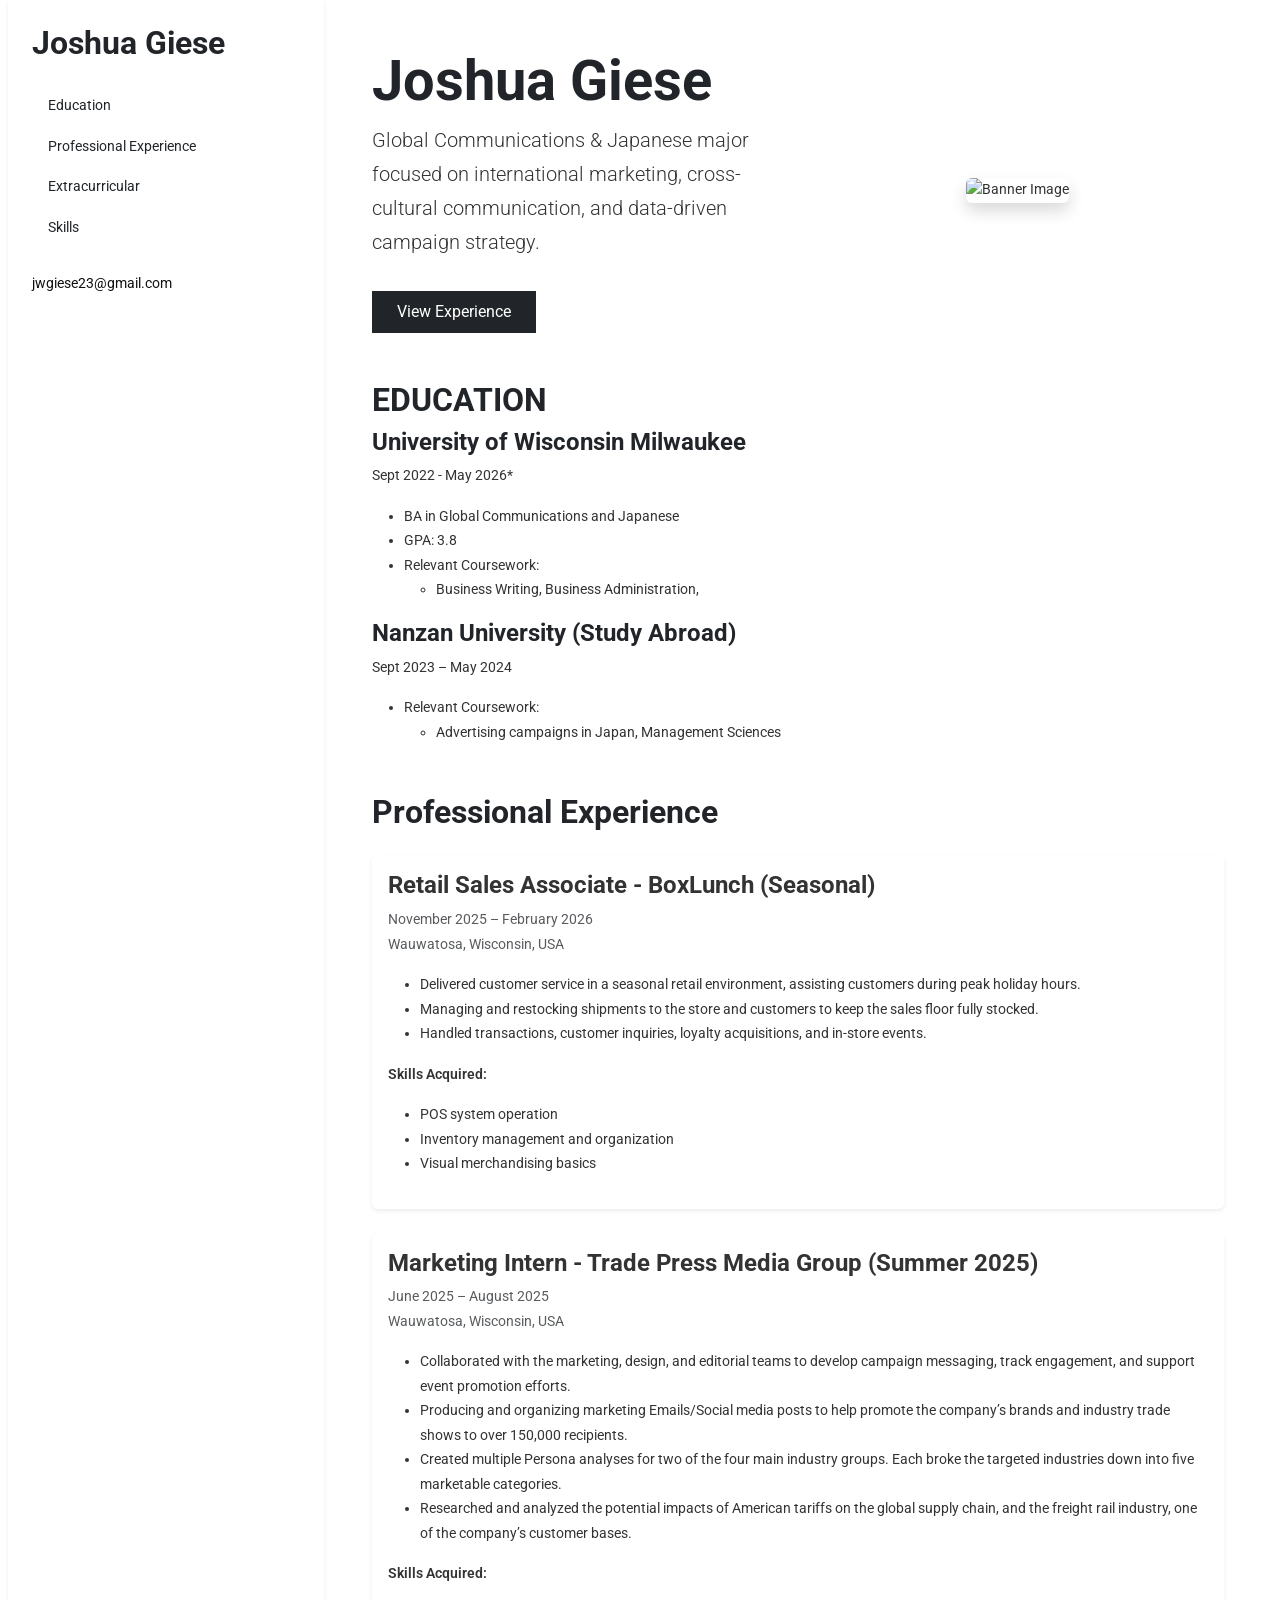
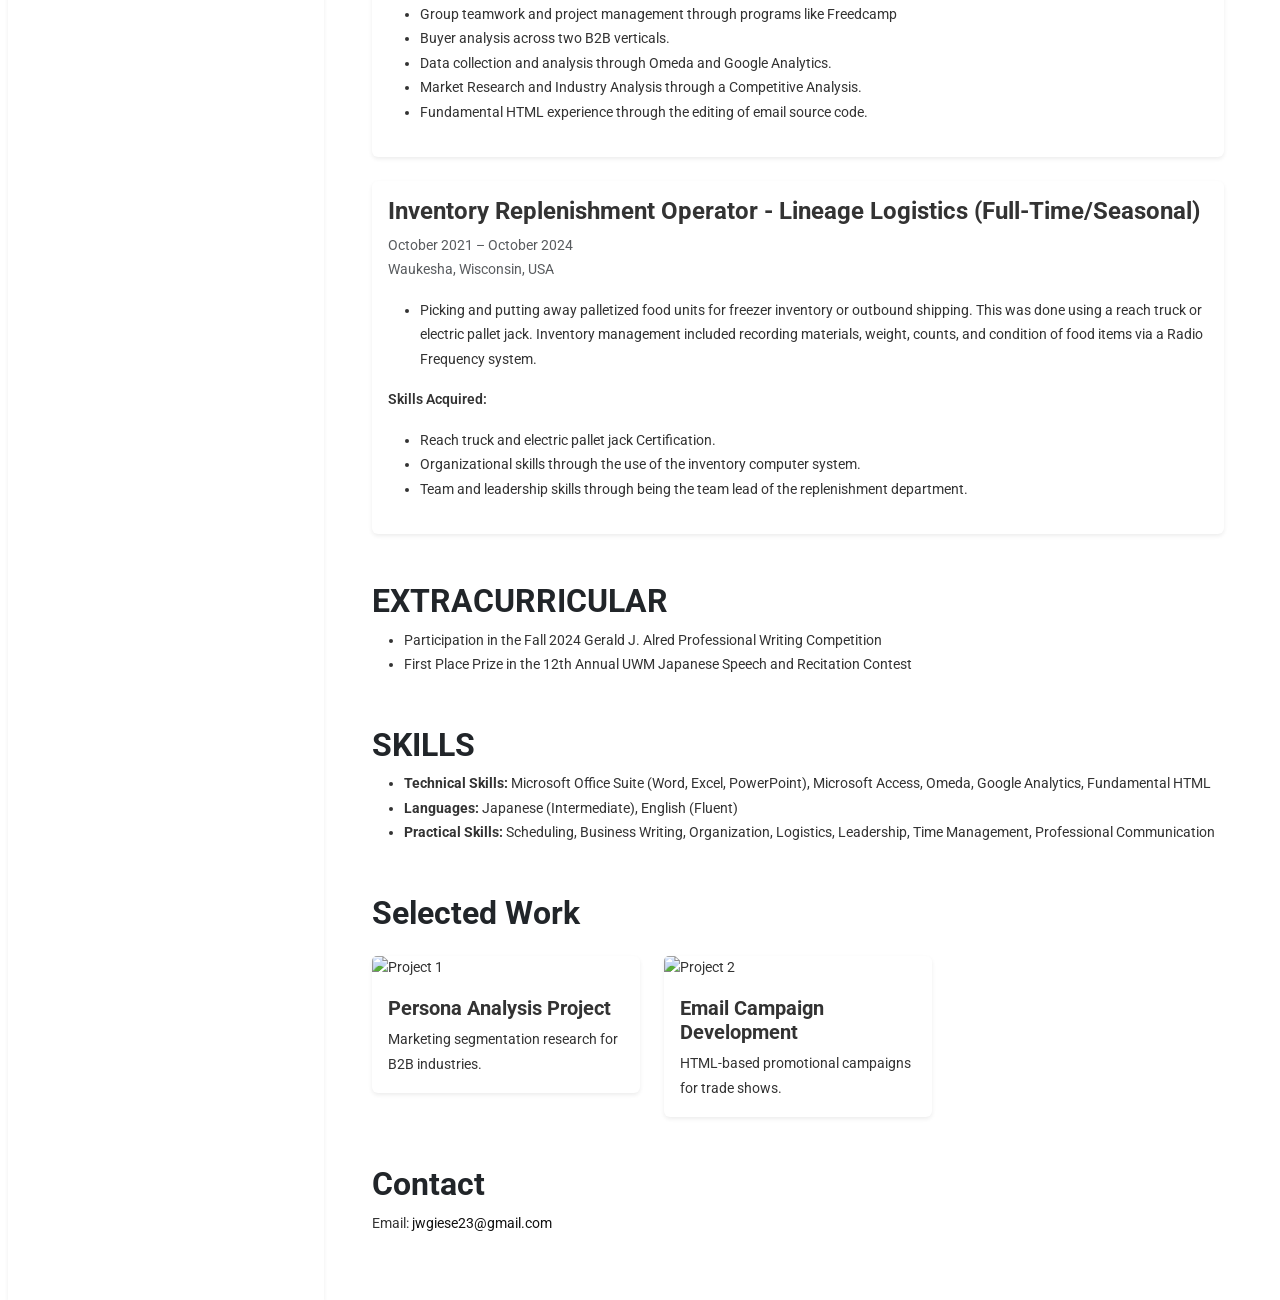
==== commit 7c02126e: "Update index.html" ====
--- a/index.html
+++ b/index.html
@@ -3,36 +3,72 @@
 <head>
   <meta charset="UTF-8">
   <meta name="viewport" content="width=device-width, initial-scale=1.0">
-  <title>Joshua Giese</title>
+  <title>Joshua Giese | Portfolio</title>
+
+  <!-- Bootstrap -->
   <link href="https://cdn.jsdelivr.net/npm/bootstrap@5.3.1/dist/css/bootstrap.min.css" rel="stylesheet">
+
+  <!-- Google Font -->
+  <link href="https://fonts.googleapis.com/css2?family=Roboto:wght@300;400;700&display=swap" rel="stylesheet">
+
   <link rel="stylesheet" href="style.css">
 </head>
 
 <body>
 
+<nav class="navbar navbar-light bg-light d-lg-none">
+  <div class="container-fluid">
+    <button class="navbar-toggler" type="button"
+      data-bs-toggle="collapse"
+      data-bs-target="#sidebar"
+      aria-controls="sidebar"
+      aria-expanded="false"
+      aria-label="Toggle navigation">
+      <span class="navbar-toggler-icon"></span>
+    </button>
+  </div>
+</nav>
+  
 <div class="container-fluid">
   <div class="row">
 
     <!-- Sidebar -->
-    <nav class="col-lg-3 bg-light vh-100 p-4 position-fixed">
-      <h2>Joshua Giese</h2>
-      <p>
-        jwgiese23@gmail.com <br>
-        (414) 394-4414 <br>
-        Milwaukee, WI <br>
-        Linkedin.com/in/Joshua-Giese23/
-      </p>
-
+    <nav class="col-lg-3 col-12 bg-white shadow-sm p-4 collapse d-lg-block" id="sidebar">
+      <h2 class="mb-4">Joshua Giese</h2>
       <ul class="nav flex-column mt-4">
         <li class="nav-item"><a class="nav-link" href="#education">Education</a></li>
         <li class="nav-item"><a class="nav-link" href="#experience">Professional Experience</a></li>
         <li class="nav-item"><a class="nav-link" href="#extracurricular">Extracurricular</a></li>
         <li class="nav-item"><a class="nav-link" href="#skills">Skills</a></li>
       </ul>
+      <div class="mt-4">
+        <a href="mailto:jwgiese23@gmail.com">jwgiese23@gmail.com</a>
+      </div>
     </nav>
 
     <!-- Main Content -->
-    <main class="col-lg-9 offset-lg-3 p-5">
+    <main class="col-lg-9 p-5">
+
+      <!-- Home -->
+        <section id="home" class="mb-5">
+          <div class="row align-items-center">
+            <div class="col-lg-6">
+              <h1 class="display-4 fw-bold">Joshua Giese</h1>
+              <p class="lead">
+                Global Communications & Japanese major focused on international marketing,
+                cross-cultural communication, and data-driven campaign strategy.
+              </p>
+              <a href="#experience" class="btn btn-dark mt-3 px-4 py-2">
+                View Experience
+              </a>
+            </div>
+            <div class="col-lg-6 text-center">
+              <img src="images/banner.jpg"
+                   class="img-fluid rounded shadow"
+                   alt="Banner Image">
+            </div>
+          </div>
+        </section>
 
       <!-- EDUCATION -->
       <section id="education" class="mb-5">
@@ -41,108 +77,99 @@
         <h4>University of Wisconsin Milwaukee</h4>
         <p>Sept 2022 - May 2026*</p>
         <ul>
-          <li>BA in Global Communications</li>
-          <li>BA in Japanese</li>
+          <li>BA in Global Communications and Japanese</li>
           <li>GPA: 3.8</li>
-          <li>Relevant Coursework
+          <li>Relevant Coursework:
             <ul>
               <li>Business Writing, Business Administration,</li>
             </ul>
           </li>
         </ul>
 
-        <h4>Nanzan University (Study Abroad, Japan)</h4>
+        <h4>Nanzan University (Study Abroad)</h4>
         <p>Sept 2023 – May 2024</p>
         <ul>
-          <li>Relevant Coursework
-            <ul>
-              <li><strong>Advertising campaigns in Japan</strong></li>
+          <li>Relevant Coursework:
+            <ul>
+              <li>Advertising campaigns in Japan, Management Sciences</li>
             </ul>
           </li>
-        </ul>
-        <p>
-          Introduction to the differences in advertising between Eastern and Western societies. Covered Japanese, Taiwanese, and American Commercials and Political Advertising campaigns.
-        </p>
-        <ul>
-          <li><strong>Management Sciences</strong></li>
-        </ul>
-        <p>
-          An introduction to operations research through case studies and examples from Japan and around the world. Examples included the scheduling of supervisors for university entrance examinations, the location of journals in the Nanzan University Library, and the scheduling of teachers at a Nanzan high school and doctors at a local private university hospital.
-        </p>
       </section>
 
       <!-- PROFESSIONAL EXPERIENCE -->
-      <section id="experience" class="mb-5">
-        <h2>PROFESSIONAL EXPERIENCE</h2>
-
-        <h4>BoxLunch (Seasonal)</h4>
-        <p>November 2025 – February 2026<br>
-        Retail Sales Associate<br>
-        Wauwatosa, Wisconsin USA</p>
-
-        <ul>
-          <li>Delivered customer service in a seasonal retail environment, assisting customers during peak holiday hours.</li>
-          <li>Managing and restocking shipments to the store and customers to keep the sales floor fully stocked.</li>
-          <li>Handled transactions, customer inquiries, loyalty acquisitions, and in-store events.</li>
-        </ul>
-
-        <p><strong>Skills Acquired:</strong></p>
-        <ul>
-          <li>POS system operation</li>
-          <li>Inventory management and organization</li>
-          <li>Visual merchandising basics</li>
-        </ul>
-
-        <h4>Trade Press Media Group (10 Week Summer Internship)</h4>
-        <p>June 2025 – August 2025<br>
-        Marketing Communications Intern.<br>
-        Wauwatosa, Wisconsin, USA</p>
-
-        <ul>
-          <li>Collaborated with the marketing, design, and editorial teams to develop campaign messaging, track engagement, and support event promotion efforts.</li>
-          <li>Producing and organizing marketing Emails/Social media posts to help promote the company’s brands and industry trade shows to over 150,000 recipients.</li>
-          <li>Created multiple Persona analyses for two of the four main industry groups. Each broke the targeted industries down into five marketable categories.</li>
-          <li>Researched and analyzed the potential impacts of American tariffs on the global supply chain, and the freight rail industry, one of the company’s customer bases.</li>
-        </ul>
-
-        <p><strong>Skills Acquired:</strong></p>
-        <ul>
-          <li>Group teamwork and project management through programs like Freedcamp</li>
-          <li>Buyer analysis across two B2B verticals.</li>
-          <li>Data collection and analysis through Omeda and Google Analytics.</li>
-          <li>Market Research and Industry analysis through a competitive analysis.</li>
-          <li>Fundamental HTML experience through the editing of email source code.</li>
-        </ul>
-
-        <h4>Lineage Logistics (Full-Time/Seasonal)</h4>
-        <p>October 2021 – October 2024<br>
-        Inventory Replenishment Operator<br>
-        Waukesha, Wisconsin, USA</p>
-
-        <ul>
-          <li>Picking and putting away palletized units of food for freezer inventory or outbound shipping. This was done using a reach truck or electric pallet jack. Inventory management included recording materials, weight, counts, and condition of food items via a Radio Frequency system.</li>
-        </ul>
-
-        <p><strong>Skills Acquired:</strong></p>
-        <ul>
-          <li>Reach truck and electric pallet jack Certification.</li>
-          <li>Organizational skills through the use of the inventory computer system.</li>
-          <li>Team and leadership skills through being the team lead of the replenishment department.</li>
-        </ul>
-      </section>
-
+      <section id="experience" class="my-5">
+        <h2 class="mb-4">Professional Experience</h2>
+        <div class="card mb-4 shadow-sm border-0">
+          <div class="card-body">
+            <h4 class="card-title">Retail Sales Associate - BoxLunch (Seasonal)</h4>
+            <p class="text-muted">November 2025 – February 2026<br>
+            Wauwatosa, Wisconsin, USA</p>
+              <ul>
+                <li>Delivered customer service in a seasonal retail environment, assisting customers during peak holiday hours.</li>
+                <li>Managing and restocking shipments to the store and customers to keep the sales floor fully stocked.</li>
+                <li>Handled transactions, customer inquiries, loyalty acquisitions, and in-store events.</li>
+              </ul>
+            <p class="fw-semibold mt-3">Skills Acquired:</p>
+              <ul>
+                <li>POS system operation</li>
+                <li>Inventory management and organization</li>
+                <li>Visual merchandising basics</li>
+              </ul>
+          </div>
+        </div>
+        <div class="card mb-4 shadow-sm border-0">
+          <div class="card-body">
+            <h4 class="card-title">Marketing Intern - Trade Press Media Group (Summer 2025)</h4>
+            <p class="text-muted">June 2025 – August 2025<br>
+            Wauwatosa, Wisconsin, USA</p>
+              <ul>
+                <li>Collaborated with the marketing, design, and editorial teams to develop campaign messaging, track engagement, and support event promotion efforts.</li>
+                <li>Producing and organizing marketing Emails/Social media posts to help promote the company’s brands and industry trade shows to over 150,000 recipients.</li>
+                <li>Created multiple Persona analyses for two of the four main industry groups. Each broke the targeted industries down into five marketable categories.</li>
+                <li>Researched and analyzed the potential impacts of American tariffs on the global supply chain, and the freight rail industry, one of the company’s customer bases.</li>
+              </ul>
+            <p class="fw-semibold mt-3">Skills Acquired:</p>
+              <ul>
+                <li>Group teamwork and project management through programs like Freedcamp</li>
+                <li>Buyer analysis across two B2B verticals.</li>
+                <li>Data collection and analysis through Omeda and Google Analytics.</li>
+                <li>Market Research and Industry Analysis through a Competitive Analysis.</li>
+                <li>Fundamental HTML experience through the editing of email source code.</li>
+              </ul>
+          </div>
+        </div>
+      
+        <!-- Job 3 -->
+        <div class="card mb-4 shadow-sm border-0">
+          <div class="card-body">
+      
+            <h4 class="card-title">Inventory Replenishment Operator - Lineage Logistics (Full-Time/Seasonal)</h4>
+            <p class="text-muted">October 2021 – October 2024<br>
+            Waukesha, Wisconsin, USA</p>
+      
+            <ul>
+              <li>Picking and putting away palletized food units for freezer inventory or outbound shipping. This was done using a reach truck or electric pallet jack. Inventory management included recording materials, weight, counts, and condition of food items via a Radio Frequency system.</li>
+            </ul>
+      
+            <p class="fw-semibold mt-3">Skills Acquired:</p>
+            <ul>
+              <li>Reach truck and electric pallet jack Certification.</li>
+              <li>Organizational skills through the use of the inventory computer system.</li>
+              <li>Team and leadership skills through being the team lead of the replenishment department.</li>
+            </ul>
+      
+          </div>
+        </div>
+      
+      </section>
+      
       <!-- EXTRACURRICULAR -->
       <section id="extracurricular" class="mb-5">
         <h2>EXTRACURRICULAR</h2>
-
-        <p>Participation in the Fall 2024 Gerald J. Alred Professional Writing Competition</p>
-        <p>
-          This was a nomination-only competition, in which participants were tasked with writing a letter, memo, or email to someone given specified case and criteria.
-        </p>
-
-        <p>
-          First Place Prize in the 12th Annual UWM Japanese Speech and Recitation Contest
-        </p>
+          <ul>
+            <li>Participation in the Fall 2024 Gerald J. Alred Professional Writing Competition</li>
+            <li>First Place Prize in the 12th Annual UWM Japanese Speech and Recitation Contest</li>
+          </ul>
       </section>
 
       <!-- SKILLS -->
@@ -156,10 +183,45 @@
         </ul>
       </section>
 
+      <!-- Projects -->
+      <section id="portfolio" class="my-5">
+        <h2 class="mb-4">Selected Work</h2>
+      
+        <div class="row g-4">
+          
+          <div class="col-md-6 col-lg-4">
+            <div class="card border-0 shadow-sm">
+              <img src="images/project1.jpg" class="card-img-top" alt="Project 1">
+              <div class="card-body">
+                <h5 class="card-title">Persona Analysis Project</h5>
+                <p class="card-text">Marketing segmentation research for B2B industries.</p>
+              </div>
+            </div>
+          </div>
+      
+          <div class="col-md-6 col-lg-4">
+            <div class="card border-0 shadow-sm">
+              <img src="images/project2.jpg" class="card-img-top" alt="Project 2">
+              <div class="card-body">
+                <h5 class="card-title">Email Campaign Development</h5>
+                <p class="card-text">HTML-based promotional campaigns for trade shows.</p>
+              </div>
+            </div>
+          </div>
+      
+        </div>
+      </section>
+      
+      <!-- Contact -->
+      <section id="contact">
+        <h2>Contact</h2>
+        <p>Email: <a href="mailto:jwgiese23@gmail.com">jwgiese23@gmail.com</a></p>
+      </section>
     </main>
-
   </div>
 </div>
+  
+<script src="https://cdn.jsdelivr.net/npm/bootstrap@5.3.1/dist/js/bootstrap.bundle.min.js"></script>
 
 </body>
 </html>
